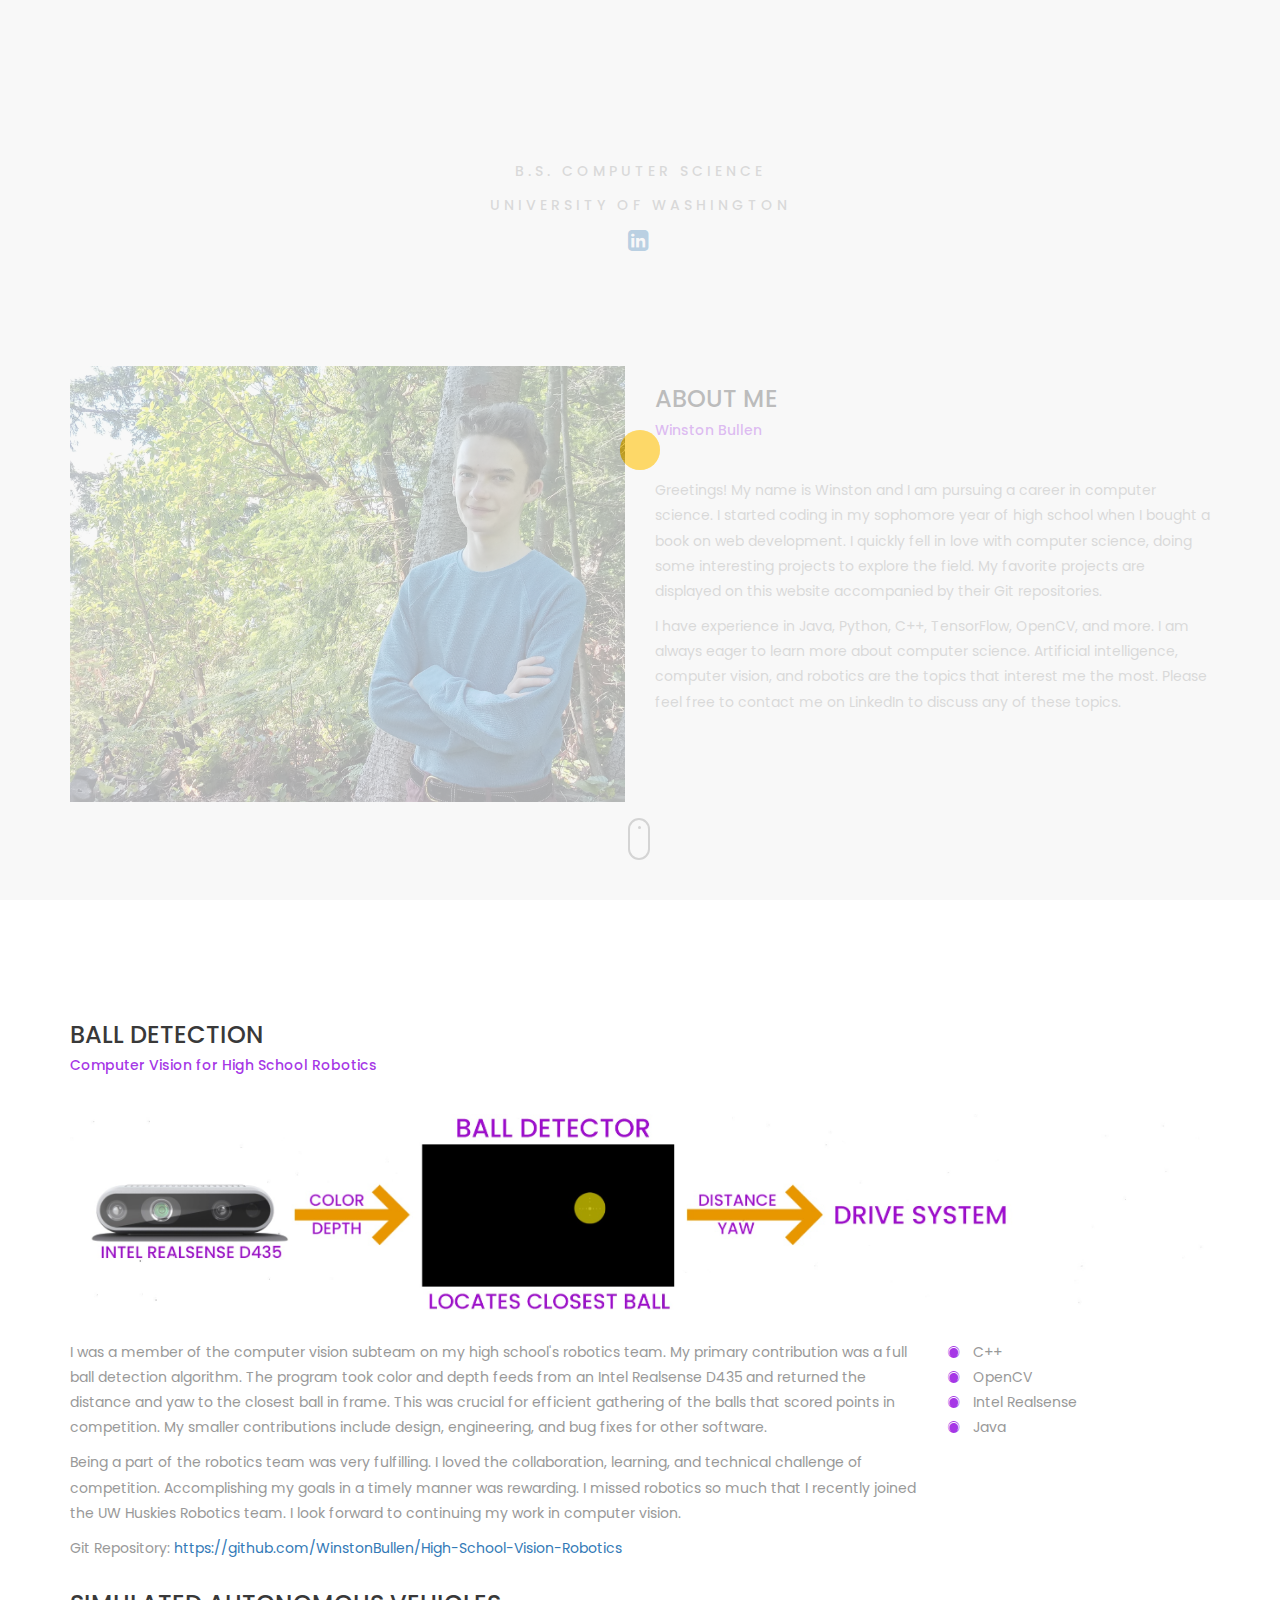
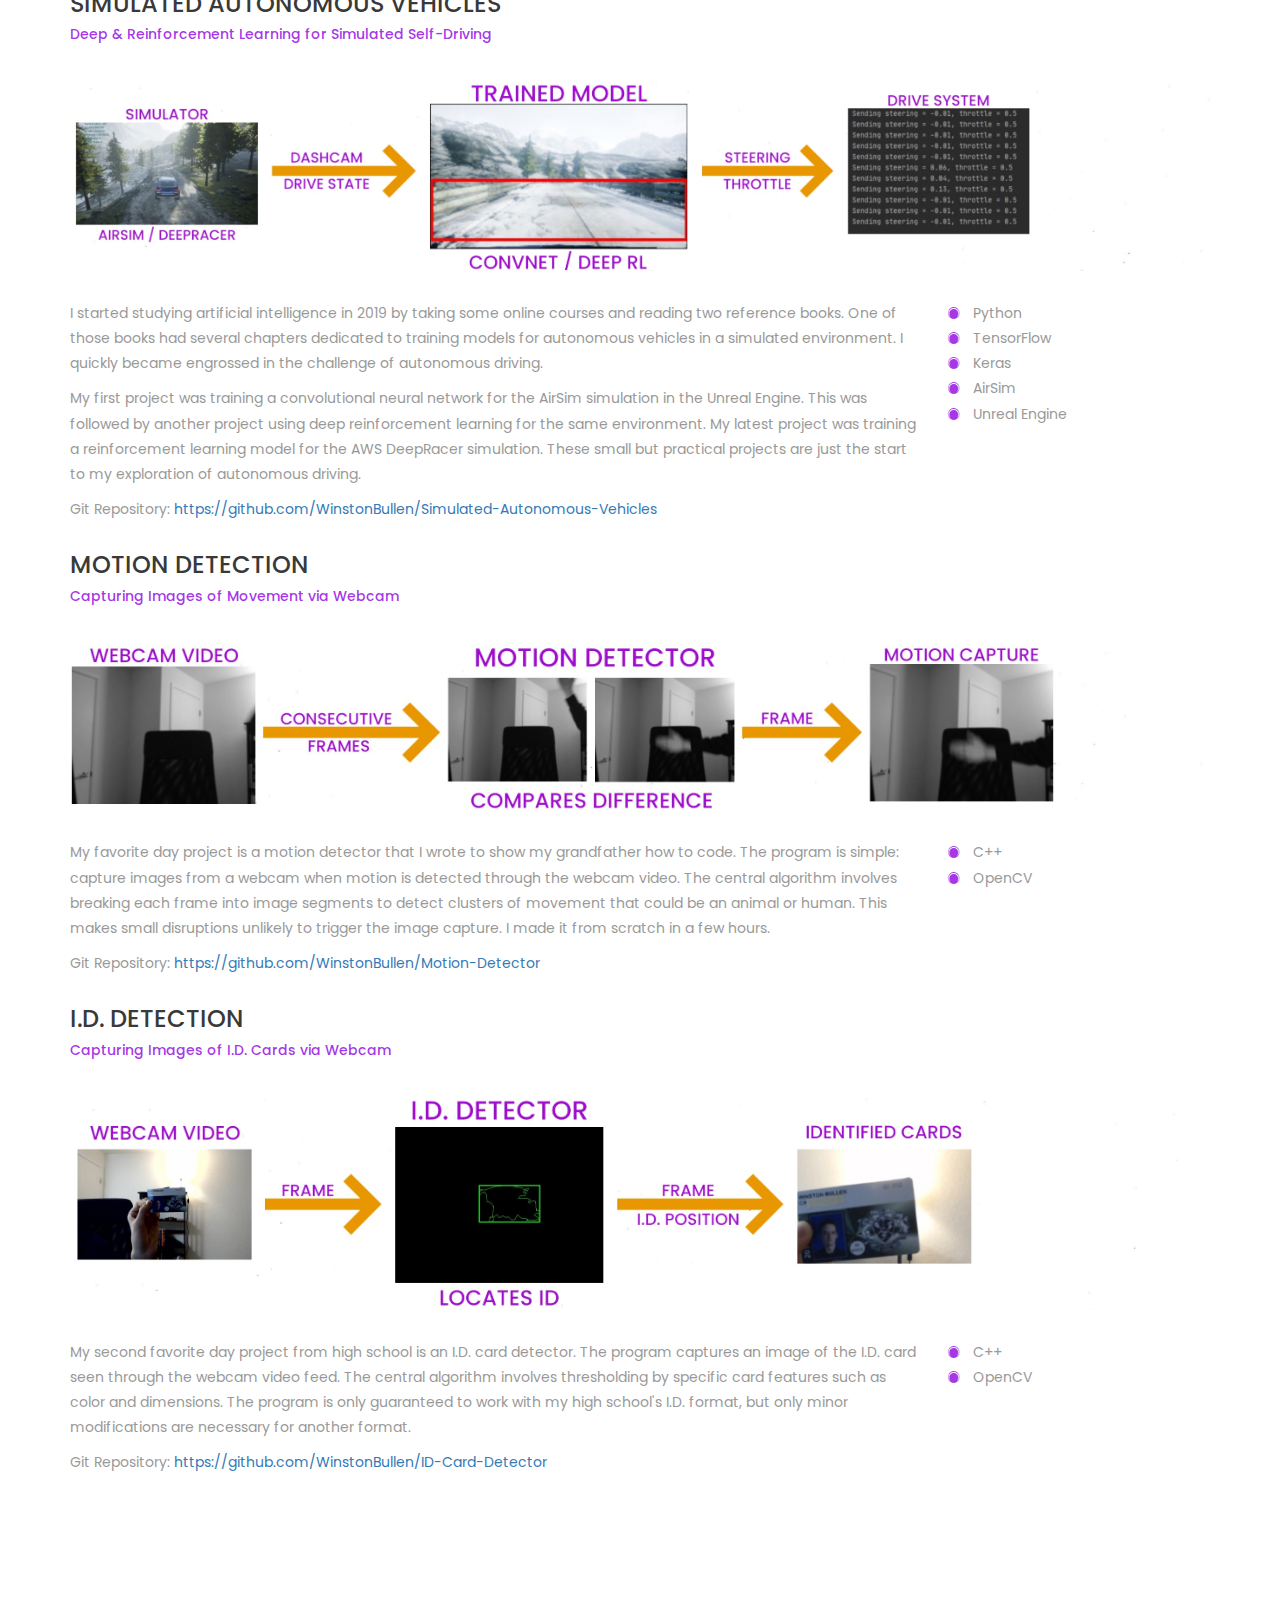
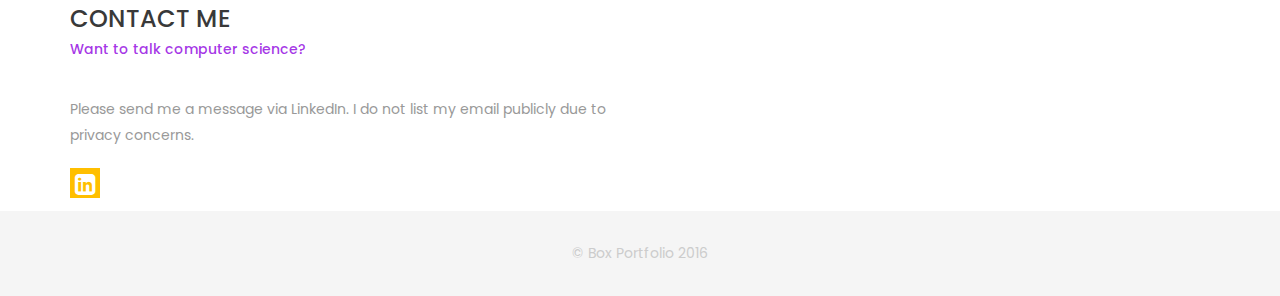
==== index.html @ 34a7d10e "Feedback!" ====
<!DOCTYPE html>
<html lang="en">

<head>
    <meta charset="utf-8">
    <meta http-equiv="X-UA-Compatible" content="IE=edge">
    <meta name="viewport" content="width=device-width, initial-scale=1">
    <link rel="stylesheet" href="https://cdnjs.cloudflare.com/ajax/libs/font-awesome/4.7.0/css/font-awesome.min.css">
    <!-- The above 3 meta tags *must* come first in the head; any other head content must come *after* these tags -->
    <title>Winston's Portfolio</title>
    <link rel="icon" href="img/fav.png" type="image/x-icon">

    <!-- Bootstrap -->
    <link href="css/bootstrap.min.css" rel="stylesheet">
    <link href="ionicons/css/ionicons.min.css" rel="stylesheet">

    <!-- main css -->
    <link href="css/style.css" rel="stylesheet">


    <!-- modernizr -->
    <script src="js/modernizr.js"></script>

    <!-- HTML5 shim and Respond.js for IE8 support of HTML5 elements and media queries -->
    <!-- WARNING: Respond.js doesn't work if you view the page via file:// -->
    <!--[if lt IE 9]>
      <script src="https://oss.maxcdn.com/html5shiv/3.7.2/html5shiv.min.js"></script>
      <script src="https://oss.maxcdn.com/respond/1.4.2/respond.min.js"></script>
    <![endif]-->
</head>

<body>

    <!-- Preloader -->
    <div id="preloader">
        <div class="pre-container">
            <div class="spinner">
                <div class="double-bounce1"></div>
                <div class="double-bounce2"></div>
            </div>
        </div>
    </div>
    <!-- end Preloader -->

    <div class="container-fluid">
        <!-- box header -->
        
        

        <!-- box-intro -->
        <section class="box-intro">
            <div class="table-cell">
                <h1 class="box-headline letters rotate-2">
                    <span class="box-words-wrapper">
                        <b class="is-visible">winston's </b>
                        <b> portfolio.</b>
                    </span>
		        </h1>
                <h5>B.S. Computer Science</h5>
                <h5>University of Washington</h5>
                <h5><a href='https://www.linkedin.com/in/winstonbullen/'><i style="font-size:24px" class="fa">&#xf08c;</i></a></h5>
            </div>

            
        </section>
        <!-- end box-intro -->
        <div class="container main-container clearfix"> 
            <div class="col-md-6">
                <img src="img/1.jpg" class="img-responsive" alt="" />
            </div>
            <div class="col-md-6">
               <h3 class="uppercase">About Me </h3>
               <h5>Winston Bullen</h5>
               <div class="h-30"></div>
                <p>Greetings! My name is Winston and I am pursuing a career in computer science. I started coding in my sophomore year of high school when I bought a book on web development. I quickly fell in love with computer science, doing some interesting projects to explore the field. My favorite projects are displayed on this website accompanied by their Git repositories. </p>
    
                <p>I have experience in Java, Python, C++, TensorFlow, OpenCV, and more. I am always eager to learn more about computer science. Artificial intelligence, computer vision, and robotics are the topics that interest me the most. Please feel free to contact me on LinkedIn to discuss any of these topics. </p>
                
                <div class="h-10"></div>
    
    
            </div>
        </div>

        <div class="mouse">
            <div class="scroll"></div>
        </div>
        
        <div class="container main-container">
        

        <div class="col-md-12">
            <h3 class="text-uppercase">Ball Detection</h3>
            <h5>Computer Vision for High School Robotics</h5>
            <div class="h-30"></div>
        </div>

        <div class="col-md-12">
            <img src="img/HSRobotics.png" alt="" class="img-responsive" />
            <div class="h-30"></div>
        </div>

        <div class="col-md-9">
            <p>I was a member of the computer vision subteam on my high school's robotics team. My primary contribution was a full ball detection algorithm. The program took color and depth feeds from an Intel Realsense D435 and returned the distance and yaw to the closest ball in frame. This was crucial for efficient gathering of the balls that scored points in competition. My smaller contributions include design, engineering, and bug fixes for other software.</p>

            <p>Being a part of the robotics team was very fulfilling. I loved the collaboration, learning, and technical challenge of competition. Accomplishing my goals in a timely manner was rewarding. I missed robotics so much that I recently joined the UW Huskies Robotics team. I look forward to continuing my work in computer vision. </p>

            <p>Git Repository: <a href="https://github.com/WinstonBullen/High-School-Vision-Robotics">https://github.com/WinstonBullen/High-School-Vision-Robotics</a></p>
        </div>

        <div class="col-md-3">
            <ul class="cat-ul">
                <li><i class="ion-ios-circle-filled"></i> C++</li>
                <li><i class="ion-ios-circle-filled"></i> OpenCV</li>
                <li><i class="ion-ios-circle-filled"></i> Intel Realsense</li>
                <li><i class="ion-ios-circle-filled"></i> Java</li>
            </ul>
            <div class="h-10"></div>
        </div>
        

        <div class="col-md-12">
            <h3 class="text-uppercase">Simulated Autonomous Vehicles</h3>
            <h5>Deep & Reinforcement Learning for Simulated Self-Driving</h5>
            <div class="h-30"></div>
        </div>

        <div class="col-md-12">
            <img src="img/SIMAV.png" alt="" class="img-responsive" />
            <div class="h-30"></div>
        </div>

        <div class="col-md-9">
            <p>I started studying artificial intelligence in 2019 by taking some online courses and reading two reference books. One of those books had several chapters dedicated to training models for autonomous vehicles in a simulated environment. I quickly became engrossed in the challenge of autonomous driving.  </p>

            <p>My first project was training a convolutional neural network for the AirSim simulation in the Unreal Engine. This was followed by another project using deep reinforcement learning for the same environment. My latest project was training a reinforcement learning model for the AWS DeepRacer simulation. These small but practical projects are just the start to my exploration of autonomous driving. </p>
        
            <p>Git Repository: <a href="https://github.com/WinstonBullen/Simulated-Autonomous-Vehicles">https://github.com/WinstonBullen/Simulated-Autonomous-Vehicles</a></p>
        </div>

        <div class="col-md-3">
            <ul class="cat-ul">
                <li><i class="ion-ios-circle-filled"></i> Python</li>
                <li><i class="ion-ios-circle-filled"></i> TensorFlow</li>
                <li><i class="ion-ios-circle-filled"></i> Keras</li>
                <li><i class="ion-ios-circle-filled"></i> AirSim</li>
                <li><i class="ion-ios-circle-filled"></i> Unreal Engine</li>
            </ul>
            <div class="h-10"></div>
        </div>
        

        <div class="col-md-12">
            <h3 class="text-uppercase">Motion Detection</h3>
            <h5>Capturing Images of Movement via Webcam</h5>
            <div class="h-30"></div>
        </div>

        <div class="col-md-12">
            <img src="img/MC.png" alt="" class="img-responsive" />
            <div class="h-30"></div>
        </div>

        <div class="col-md-9">
            <p>My favorite day project is a motion detector that I wrote to show my grandfather how to code. The program is simple: capture images from a webcam when motion is detected through the webcam video. The central algorithm involves breaking each frame into image segments to detect clusters of movement that could be an animal or human. This makes small disruptions unlikely to trigger the image capture. I made it from scratch in a few hours. </p>
        
            <p>Git Repository: <a href="https://github.com/WinstonBullen/Motion-Detector">https://github.com/WinstonBullen/Motion-Detector</a></p>
        </div>

        <div class="col-md-3">
            <ul class="cat-ul">
                <li><i class="ion-ios-circle-filled"></i> C++</li>
                <li><i class="ion-ios-circle-filled"></i> OpenCV</li>
            </ul>
            <div class="h-10"></div>
        </div>
        <div class="col-md-12">
            <h3 class="text-uppercase">I.D. Detection</h3>
            <h5>Capturing Images of I.D. Cards via Webcam</h5>
            <div class="h-30"></div>
        </div>

        <div class="col-md-12">
            <img src="img/ID.png" alt="" class="img-responsive" />
            <div class="h-30"></div>
        </div>

        <div class="col-md-9">
            <p>My second favorite day project from high school is an I.D. card detector. The program captures an image of the I.D. card seen through the webcam video feed. The central algorithm involves thresholding by specific card features such as color and dimensions. The program is only guaranteed to work with my high school's I.D. format, but only minor modifications are necessary for another format. </p>
        
            <p>Git Repository: <a href="https://github.com/WinstonBullen/ID-Card-Detector">https://github.com/WinstonBullen/ID-Card-Detector</a></p>
        </div>

        <div class="col-md-3">
            <ul class="cat-ul">
                <li><i class="ion-ios-circle-filled"></i> C++</li>
                <li><i class="ion-ios-circle-filled"></i> OpenCV</li>
            </ul>
            <div class="h-10"></div>
        </div>
    </div>

    </div>

    <!-- main-container -->
    <div id="contactMe" class="container main-container">
        

        <div class="col-md-6">
            <h3 class="text-uppercase">contact me</h3>
            <h5>Want to talk computer science?</h5>
            <div class="h-30"></div>
            <p> Please send me a message via LinkedIn. I do not list my email publicly due to privacy concerns. </p>
            <div class="contact-info">
                <p><a href='https://www.linkedin.com/in/winstonbullen/'><i style="font-size:24px" class="fa">&#xf08c;</i></a></p>
            </div>
        </div>


    </div>
    <!-- end main-container -->

    <!-- footer -->
    <footer>
        <div class="container-fluid">
            <p class="copyright">© Box Portfolio 2016</p>
        </div>
    </footer>
    <!-- end footer -->

    <!-- back to top -->
    <a href="#0" class="cd-top"><i class="ion-android-arrow-up"></i></a>
    <!-- end back to top -->



    <!-- jQuery -->
    <script src="js/jquery-2.1.1.js"></script>
    <!--  plugins -->
    <script src="js/bootstrap.min.js"></script>
    <script src="js/menu.js"></script>
    <script src="js/animated-headline.js"></script>
    <script src="js/isotope.pkgd.min.js"></script>


    <!--  custom script -->
    <script src="js/custom.js"></script>

</body>

</html>
---- css/style.css ----
/*
* Box Theme
* Created by : Ahmed Eissa
* website : www.ahmedessa.net
* behance : https://www.behance.net/3essa
*/


/* Table of Content
==================================================
	- Google fonts & font family -
	- General -
    - typography -
    - Preloader -
	- Header -
    - box intro section -
    - Portfoilo section -
    - Footer -
    - About page -
    - Services page -
    - contact page -
    - Portfolio single page -
    - Responsive media queries -
*/


/* Google fonts & font family
==================================================*/

@import url(https://fonts.googleapis.com/css?family=Poppins:400,500,600,700);

/* General
==================================================*/



html,
body {
    height: 100%;
    font-family: 'Poppins', sans-serif;
    line-height: 1.8;
    color: #999
}

.no-padding {
    padding-left: 0;
    padding-right: 0;
}

.no-padding [class^="col-"] {
    padding-left: 0;
    padding-right: 0;
}

.main-container {
    padding: 100px 0;
}

#contactMe {
    padding: 0px 0;
}

.center {
    text-align: center;
}

a {
    -webkit-transition: all .3s;
    transition: all .3s
}

.uppercase {
    text-transform: uppercase;
}

.h-30 {
    height: 30px
}

.h-10 {
    height: 10px
}

.color {
    color: #ffbf00;
    font-size: 11px;
}


/* typography
==================================================*/

h1 {
    color: #393939;
    font-size: 60px;
    text-transform: uppercase;
}

h3 {
    color: #393939;
}

h5 {
    color: rgba(142, 0, 224, 0.8);
}


/* preloader
==================================================*/

#preloader {
    position: fixed;
    top: 0;
    left: 0;
    right: 0;
    bottom: 0;
    background-color: #f5f5f5;
    /* change if the mask should be a color other than white */
    z-index: 1000;
    /* makes sure it stays on top */
}

.pre-container {
    position: absolute;
    left: 50%;
    top: 50%;
    bottom: auto;
    right: auto;
    -webkit-transform: translateX(-50%) translateY(-50%);
    transform: translateX(-50%) translateY(-50%);
    text-align: center;
}

.spinner {
    width: 40px;
    height: 40px;
    position: relative;
    margin: 100px auto;
}

.double-bounce1,
.double-bounce2 {
    width: 100%;
    height: 100%;
    border-radius: 50%;
    background-color: #ffbf00;
    opacity: 0.6;
    position: absolute;
    top: 0;
    left: 0;
    -webkit-animation: bounce 2.0s infinite ease-in-out;
    animation: bounce 2.0s infinite ease-in-out;
}

.double-bounce2 {
    -webkit-animation-delay: -1.0s;
    animation-delay: -1.0s;
}

@-webkit-keyframes bounce {
    0%,
    100% {
        -webkit-transform: scale(0.0)
    }
    50% {
        -webkit-transform: scale(1.0)
    }
}

@keyframes bounce {
    0%,
    100% {
        transform: scale(0.0);
        -webkit-transform: scale(0.0);
    }
    50% {
        transform: scale(1.0);
        -webkit-transform: scale(1.0);
    }
}


/* headr
==================================================*/

.box-header {
    position: absolute;
    top: 0;
    left: 0;
    background: rgba(255, 255, 255, 0.95);
    height: 50px;
    width: 100%;
    z-index: 3;
    box-shadow: 0 1px 2px rgba(0, 0, 0, 0.3);
    -webkit-font-smoothing: antialiased;
    -moz-osx-font-smoothing: grayscale;
}

.box-header {
    height: 80px;
    background: transparent;
    box-shadow: none;
}

.box-header {
    -webkit-transition: background-color 0.3s;
    transition: background-color 0.3s;
    -webkit-transform: translate3d(0, 0, 0);
    transform: translate3d(0, 0, 0);
    -webkit-backface-visibility: hidden;
    backface-visibility: hidden;
}

.box-header.is-fixed {
    position: fixed;
    top: -80px;
    background-color: rgba(255, 255, 255, 0.96);
    -webkit-transition: -webkit-transform 0.3s;
    transition: -webkit-transform 0.3s;
    transition: transform 0.3s;
    transition: transform 0.3s, -webkit-transform 0.3s;
}

.box-header.is-visible {
    -webkit-transform: translate3d(0, 100%, 0);
    transform: translate3d(0, 100%, 0);
}

.box-header.menu-is-open {
    background-color: rgba(255, 255, 255, 0.96);
}

.box-logo {
    display: block;
    padding: 20px;
}

.box-primary-nav-trigger {
    position: absolute;
    right: 0;
    top: 0;
    height: 100%;
    width: 50px;
    background-color: #fff;
}

.box-primary-nav-trigger .box-menu-text {
    color: #393939;
    text-transform: uppercase;
    font-weight: 700;
    display: none;
}

.box-primary-nav-trigger .box-menu-icon {
    display: inline-block;
    position: absolute;
    left: 50%;
    top: 50%;
    bottom: auto;
    right: auto;
    -webkit-transform: translateX(-50%) translateY(-50%);
    transform: translateX(-50%) translateY(-50%);
    width: 18px;
    height: 2px;
    background-color: #393939;
    -webkit-transition: background-color 0.3s;
    transition: background-color 0.3s;
    list-style: none;
}

.box-primary-nav-trigger .box-menu-icon::before,
.box-primary-nav-trigger .box-menu-icon:after {
    content: '';
    width: 100%;
    height: 100%;
    position: absolute;
    background-color: #393939;
    right: 0;
    -webkit-transition: -webkit-transform .3s, top .3s, background-color 0s;
    -webkit-transition: top .3s, background-color 0s, -webkit-transform .3s;
    transition: top .3s, background-color 0s, -webkit-transform .3s;
    transition: transform .3s, top .3s, background-color 0s;
    transition: transform .3s, top .3s, background-color 0s, -webkit-transform .3s;
}

.box-primary-nav-trigger .box-menu-icon::before {
    top: -5px;
}

.box-primary-nav-trigger .box-menu-icon::after {
    top: 5px;
}

.box-primary-nav-trigger .box-menu-icon.is-clicked {
    background-color: rgba(255, 255, 255, 0);
}

.box-primary-nav-trigger .box-menu-icon.is-clicked::before,
.box-primary-nav-trigger .box-menu-icon.is-clicked::after {
    background-color: 393939;
}

.box-primary-nav-trigger .box-menu-icon.is-clicked::before {
    top: 0;
    -webkit-transform: rotate(135deg);
    transform: rotate(135deg);
}

.box-primary-nav-trigger .box-menu-icon.is-clicked::after {
    top: 0;
    -webkit-transform: rotate(225deg);
    transform: rotate(225deg);
}

.box-primary-nav-trigger {
    width: 100px;
    padding-left: 1em;
    background-color: transparent;
    height: 30px;
    line-height: 30px;
    right: 10px;
    top: 50%;
    bottom: auto;
    -webkit-transform: translateY(-50%);
    transform: translateY(-50%);
}

.box-primary-nav-trigger .box-menu-text {
    display: inline-block;
}

.box-primary-nav-trigger .box-menu-icon {
    left: auto;
    right: 1em;
    -webkit-transform: translateX(0) translateY(-50%);
    transform: translateX(0) translateY(-50%);
}

.box-primary-nav {
    position: fixed;
    left: 0;
    top: 0;
    height: 100%;
    width: 100%;
    background: rgba(0, 0, 0, 0.96);
    z-index: 2;
    text-align: center;
    padding: 50px 0;
    -webkit-backface-visibility: hidden;
    backface-visibility: hidden;
    overflow: auto;
    -webkit-overflow-scrolling: touch;
    -webkit-transform: translateY(-100%);
    transform: translateY(-100%);
    -webkit-transition-property: -webkit-transform;
    transition-property: -webkit-transform;
    transition-property: transform;
    transition-property: transform, -webkit-transform;
    -webkit-transition-duration: 0.4s;
    transition-duration: 0.4s;
    list-style: none;
}

.box-primary-nav li {
    font-size: 22px;
    font-size: 1.375rem;
    font-weight: 300;
    -webkit-font-smoothing: antialiased;
    -moz-osx-font-smoothing: grayscale;
    margin: .2em 0;
    text-transform: capitalize;
}

.box-primary-nav a {
    display: inline-block;
    padding: .4em 1em;
    border-radius: 0.25em;
    -webkit-transition: all 0.2s;
    transition: all 0.2s;
    color: #fff;
    text-decoration: none;
    font-weight: bold;
}
.box-primary-nav a:focus {
    outline: none;
}

.no-touch .box-primary-nav a:hover {
    text-decoration: none;
    color: #ddd;
}

.box-primary-nav .box-label {
    color: rgba(142, 0, 224, 0.8);
    text-transform: uppercase;
    font-weight: 700;
    font-size: 17px;
    margin: 2.4em 0 .8em;
}

.box-primary-nav .box-social {
    display: inline-block;
    margin: 10px .4em;
}

.box-primary-nav .box-social a {
    width: 30px;
    height: 30px;
    padding: 0;
    font-size: 30px
}

.box-primary-nav.is-visible {
    -webkit-transform: translateY(0);
    transform: translateY(0);
}

.box-primary-nav {
    padding: 150px 0 0;
}

.box-primary-nav li {
    font-size: 18px;
}


/* box-intro
==================================================*/

.box-intro {
    text-align: center;
    display: table;
    height: 25vh;
    width: 100%;
}

.box-intro .table-cell {
    display: table-cell;
    vertical-align: middle;
}

.box-intro em {
    font-style: normal;
    text-transform: uppercase
}

b i:last-child {
    color: rgba(142, 0, 224, 0.8) !important;
}

.box-intro h5 {
    letter-spacing: 4px;
    text-transform: uppercase;
    color: #999;
    line-height: 1.7
}


/* mouse effect */

.mouse {
    position: absolute;
    width: 22px;
    height: 42px;
    bottom: 40px;
    left: 50%;
    margin-left: -12px;
    border-radius: 15px;
    border: 2px solid #888;
    -webkit-animation: intro 1s;
    animation: intro 1s;
}

@media screen and (max-height: 800px) {
    .mouse {display: none;}
}

.scroll {
    display: block;
    width: 3px;
    height: 3px;
    margin: 6px auto;
    border-radius: 4px;
    background: #888;
    -webkit-animation: finger 2s infinite;
    animation: finger 2s infinite;
}

@-webkit-keyframes intro {
    0% {
        opacity: 0;
        -webkit-transform: translateY(40px);
        transform: translateY(40px);
    }
    100% {
        opacity: 1;
        -webkit-transform: translateY(0);
        transform: translateY(0);
    }
}

@keyframes intro {
    0% {
        opacity: 0;
        -webkit-transform: translateY(40px);
        transform: translateY(40px);
    }
    100% {
        opacity: 1;
        -webkit-transform: translateY(0);
        transform: translateY(0);
    }
}

@-webkit-keyframes finger {
    0% {
        opacity: 1;
    }
    100% {
        opacity: 0;
        -webkit-transform: translateY(20px);
        transform: translateY(20px);
    }
}

@keyframes finger {
    0% {
        opacity: 1;
    }
    100% {
        opacity: 0;
        -webkit-transform: translateY(20px);
        transform: translateY(20px);
    }
}


/* text rotate */

.box-headline {
    font-size: 130px;
    line-height: 1.0;
}

.box-words-wrapper {
    display: inline-block;
    position: relative;
}

.box-words-wrapper b {
    display: inline-block;
    position: absolute;
    white-space: nowrap;
    left: 0;
    top: 0;
}

.box-words-wrapper b.is-visible {
    position: relative;
}

.no-js .box-words-wrapper b {
    opacity: 0;
}

.no-js .box-words-wrapper b.is-visible {
    opacity: 1;
}

.box-headline.rotate-2 .box-words-wrapper {
    -webkit-perspective: 300px;
    perspective: 300px;
}

.box-headline.rotate-2 i,
.box-headline.rotate-2 em {
    display: inline-block;
    -webkit-backface-visibility: hidden;
    backface-visibility: hidden;
}

.box-headline.rotate-2 b {
    opacity: 0;
}

.box-headline.rotate-2 i {
    -webkit-transform-style: preserve-3d;
    transform-style: preserve-3d;
    -webkit-transform: translateZ(-20px) rotateX(90deg);
    transform: translateZ(-20px) rotateX(90deg);
    opacity: 0;
}

.is-visible .box-headline.rotate-2 i {
    opacity: 1;
}

.box-headline.rotate-2 i.in {
    -webkit-animation: box-rotate-2-in 0.4s forwards;
    animation: box-rotate-2-in 0.4s forwards;
}

.box-headline.rotate-2 i.out {
    -webkit-animation: box-rotate-2-out 0.4s forwards;
    animation: box-rotate-2-out 0.4s forwards;
}

.box-headline.rotate-2 em {
    -webkit-transform: translateZ(20px);
    transform: translateZ(20px);
}

.no-csstransitions .box-headline.rotate-2 i {
    -webkit-transform: rotateX(0deg);
    transform: rotateX(0deg);
    opacity: 0;
}

.no-csstransitions .box-headline.rotate-2 i em {
    -webkit-transform: scale(1);
    transform: scale(1);
}

.no-csstransitions .box-headline.rotate-2 .is-visible i {
    opacity: 1;
}

@-webkit-keyframes box-rotate-2-in {
    0% {
        opacity: 0;
        -webkit-transform: translateZ(-20px) rotateX(90deg);
    }
    60% {
        opacity: 1;
        -webkit-transform: translateZ(-20px) rotateX(-10deg);
    }
    100% {
        opacity: 1;
        -webkit-transform: translateZ(-20px) rotateX(0deg);
    }
}

@keyframes box-rotate-2-in {
    0% {
        opacity: 0;
        -webkit-transform: translateZ(-20px) rotateX(90deg);
        transform: translateZ(-20px) rotateX(90deg);
    }
    60% {
        opacity: 1;
        -webkit-transform: translateZ(-20px) rotateX(-10deg);
        transform: translateZ(-20px) rotateX(-10deg);
    }
    100% {
        opacity: 1;
        -webkit-transform: translateZ(-20px) rotateX(0deg);
        transform: translateZ(-20px) rotateX(0deg);
    }
}

@-webkit-keyframes box-rotate-2-out {
    0% {
        opacity: 1;
        -webkit-transform: translateZ(-20px) rotateX(0);
    }
    60% {
        opacity: 0;
        -webkit-transform: translateZ(-20px) rotateX(-100deg);
    }
    100% {
        opacity: 0;
        -webkit-transform: translateZ(-20px) rotateX(-90deg);
    }
}

@keyframes box-rotate-2-out {
    0% {
        opacity: 1;
        -webkit-transform: translateZ(-20px) rotateX(0);
        transform: translateZ(-20px) rotateX(0);
    }
    60% {
        opacity: 0;
        -webkit-transform: translateZ(-20px) rotateX(-100deg);
        transform: translateZ(-20px) rotateX(-100deg);
    }
    100% {
        opacity: 0;
        -webkit-transform: translateZ(-20px) rotateX(-90deg);
        transform: translateZ(-20px) rotateX(-90deg);
    }
}


/* portfolio section
==================================================*/

.portfolio .categories-grid span {
    font-size: 30px;
    margin-bottom: 30px;
    display: inline-block;
}

.portfolio .categories-grid .categories ul li {
    list-style: none;
    margin: 20px 0;
}

.portfolio .categories-grid .categories ul li a {
    display: inline-block;
    color: #60606e;
    padding: 0 10px;
    margin: 0 10px;
    -webkit-transition: all .2s ease-in-out .2s;
    transition: all .2s ease-in-out .2s;
}

.portfolio .categories-grid .categories ul li a:hover,
.portfolio .categories-grid .categories ul li a:focus {
    text-decoration: none;
}

.portfolio .categories-grid .categories ul li a.active {
    margin-left: 0;
    background-color: #ffbf00;
    padding: 0px 20px;
    color: white;
    border-radius: 25px;
    text-decoration: none;
}

.portfolio_filter {
    padding-left: 0;
}

.portfolio_item {
    position: relative;
    overflow: hidden;
    display: block;
}

.portfolio_item .portfolio_item_hover {
    position: absolute;
    top: 0px;
    left: 0px;
    height: 100%;
    width: 100%;
    background-color: rgba(0, 0, 0, .8);
    -webkit-transform: translate(-100%);
    transform: translate(-100%);
    opacity: 0;
    -webkit-transition: all .2s ease-in-out;
    transition: all .2s ease-in-out;
}

.portfolio_item .portfolio_item_hover .item_info {
    text-align: center;
    position: absolute;
    top: 50%;
    left: 50%;
    -webkit-transform: translate(-50%, -50%);
    transform: translate(-50%, -50%);
    padding: 10px;
    width: 100%;
    font-weight: bold;
}

.portfolio_item .portfolio_item_hover .item_info span {
    display: block;
    color: #fff;
    font-size: 18px;
    -webkit-transform: translateX(-100px);
    transform: translateX(-100px);
    -webkit-transition: all .2s ease-in-out .2s;
    transition: all .2s ease-in-out .2s;
    opacity: 0;
}

.portfolio_item .portfolio_item_hover .item_info em {
    font-style: normal;
    display: inline-block;
    background-color: #ffbf00;
    padding: 5px 20px;
    border-radius: 25px;
    color: #333;
    margin-top: 10px;
    -webkit-transform: translateX(-100px);
    transform: translateX(-100px);
    -webkit-transition: all .3s ease-in-out .3s;
    transition: all .3s ease-in-out .3s;
    opacity: 0;
    font-size: 10px;
    letter-spacing: 2px;
}

.portfolio_item:hover .portfolio_item_hover {
    opacity: 1;
    -webkit-transform: translateX(0);
    transform: translateX(0);
}

.portfolio_item:hover .item_info em,
.portfolio_item:hover .item_info span {
    opacity: 1;
    -webkit-transform: translateX(0);
    transform: translateX(0);
}

.portfolio .categories-grid .categories ul li {
    float: left;
}

.portfolio .categories-grid .categories ul li a {
    padding: 0 10px;
    -webkit-transition: all .2s ease-in-out .2s;
    transition: all .2s ease-in-out .2s;
}

.portfolio_filter {
    padding-left: 0;
    display: inline-block;
    margin: 0 auto;
    text-align: center;
    margin-bottom: 50px;
}

.portfolio-inner {
    padding-bottom: 0 !important;
    padding-top: 55px;
}


/* footer
==================================================*/

footer {
    padding: 30px 0;
    text-align: center;
    background: #f5f5f5
}

.copyright {
    color: #ccc;
    margin-bottom: 0;
}

footer img {
    margin: 0 auto;
}


/* backto top
==================================================*/

.cd-top {
    display: inline-block;
    height: 40px;
    width: 40px;
    position: fixed;
    bottom: 20px;
    line-height: 40px;
    font-size: 20px;
    right: 10px;
    text-align: center;
    color: #fff;
    background: rgba(142, 0, 224, 0.8);
    visibility: hidden;
    opacity: 0;
    -webkit-transition: opacity .3s 0s, visibility 0s .3s;
    transition: opacity .3s 0s, visibility 0s .3s;
}

.cd-top.cd-is-visible,
.cd-top.cd-fade-out,
.no-touch .cd-top:hover {
    -webkit-transition: opacity .3s 0s, visibility 0s 0s;
    transition: opacity .3s 0s, visibility 0s 0s;
}

.cd-top.cd-is-visible {
    /* the button becomes visible */
    visibility: visible;
    opacity: 1;
}

.cd-top.cd-fade-out {
    opacity: .5;
}

.no-touch .cd-top:hover,
.no-touch .cd-top:focus {
    background-color: #ffbf00;
    opacity: 1;
    color: #fff;
}


/* About page
==================================================*/

.top-bar {
    color: #333;
    padding: 100px 0 10px;
    background: -webkit-linear-gradient( rgba(255, 255, 255, .8), rgba(255, 255, 255, .8)), url(../img/01.jpg);
    background: linear-gradient( rgba(255, 255, 255, .8), rgba(255, 255, 255, .8)), url(../img/01.jpg);
    background-size: cover;
    background-attachment: fixed;
    background-position: center center;
    text-align: center;
    margin-bottom: 10px;
}

.top-bar h1 {
    font-size: 60px;
    text-transform: uppercase;
    font-weight: 700;
    color: #999;
    line-height: 50px;
}

.top-bar p {
    font-size: 15px;
    text-transform: uppercase;
    font-weight: 500;
    color: #777;
}

.top-bar p a {
    color: #777;
}

.top-bar p a:hover,
.top-bar p a:focus {
    color: #555;
    text-decoration: none;
}

.social-ul {
    list-style: none;
    display: inline-block;
    padding-left: 0;
}

.social-ul li {
    margin: 0 10px;
    float: left;
}

.social-ul li a {
    font-size: 25px;
    color: #555;
    -webkit-transition: all .3s;
    transition: all .3s;
}

.social-ul li a:hover {
    color: #888;
}


/* Services page
==================================================*/

.size-50 {
    font-size: 50px;
}

.service-box {
    margin-bottom: 30px;
}

.service-box h3 {
    margin-top: 0;
}


/* contact page
==================================================*/

.details-text i {
    margin-right: 10px;
}

.textarea-contact {
    height: 200px;
    width: 100%;
    border: solid 1px rgba(0, 0, 0, .1);
    position: relative;
}

.textarea-contact textarea {
    height: 100%;
    width: 100%;
    border: 0;
    padding: 20px;
    background-color: transparent;
    float: left;
    z-index: 2;
    font-size: 14px;
    color: #9a9a9a;
    resize: none;
}

.textarea-contact > span {
    position: absolute;
    top: 20px;
    left: 20px;
    -webkit-transform: translateY(-50%);
    transform: translateY(-50%);
    font-size: 12px;
    text-transform: uppercase;
    color: #cdcdcd;
    -webkit-transition: all .2s ease-in-out;
    transition: all .2s ease-in-out;
    z-index: 1;
}

.input-contact {
    height: 40px;
    width: 100%;
    border: solid 1px rgba(0, 0, 0, .1);
    position: relative;
    margin-bottom: 30px;
}

.input-contact input[type="text"] {
    height: 100%;
    width: 100%;
    border: 0;
    padding: 0 20px;
    float: left;
    position: relative;
    background-color: transparent;
    z-index: 2;
    font-size: 14px;
    color: #9a9a9a;
}

.input-contact > span {
    position: absolute;
    top: 50%;
    left: 20px;
    -webkit-transform: translateY(-50%);
    transform: translateY(-50%);
    font-size: 12px;
    text-transform: uppercase;
    color: #cdcdcd;
    -webkit-transition: all .2s ease-in-out;
    transition: all .2s ease-in-out;
    z-index: 1;
}

.input-contact > span.active,
.textarea-contact > span.active {
    color: rgba(142, 0, 224, 0.8);
    font-size: 10px;
    top: 0px;
    left: 5px;
    background-color: #fff;
    padding: 5px
}

input:focus,
textarea:focus {
    outline: none;
}

.contact-info {
    margin-top: 20px;
}

.contact-info i {
    height: 30px;
    width: 30px;
    display: inline-block;
    background: #ffbf00;
    text-align: center;
    line-height: 33px;
    margin-right: 10px;
    color: #fff;
    font-size: 21px;
}

.contact-info p {
    display: inline-block;
    margin-right: 20px;
}

.btn-box {
    background: #ffbf00;
    padding: 10px 50px;
    border-radius: 0;
    color: #fff;
    margin-top: 20px;
    text-transform: uppercase;
    letter-spacing: 2px;
    font-weight: 500;
}

.btn-box:hover,
.btn-box:focus {
    background: #F5B700;
    color: #fff;
}


/* single project page
==================================================*/

.cat-ul {
    padding-left: 0;
    list-style: none
}

.cat-ul li i {
    margin-right: 10px;
    color: rgba(142, 0, 224, 0.8);
}


/* Responsive media queries
==================================================*/

@media (max-width: 991px) {
    .portfolio .categories-grid span {
        margin-bottom: 0;
        text-align: center;
        width: 100%;
    }
    .portfolio .categories-grid .categories ul li {
        text-align: center;
    }
    .portfolio .categories-grid .categories ul li a {
        margin-left: 0;
    }
    .col-md-6 h3 {
        margin-top: 30px;
    }
}

@media only screen and (max-width: 670px) {
    .box-headline {
        font-size: 100px;
    }
    .box-intro h5 {
        font-size: 12px;
    }
    .box-primary-nav a {
        padding: 5px 1em;
        font-size: 14px;
    }
    .box-primary-nav {
        padding: 80px 0 0;
    }
    .box-primary-nav .box-social a {
        font-size: 23px;
    }
    .top-bar h1 {
        font-size: 40px;
        line-height: 30px;
    }
    .portfolio .categories-grid .categories ul li {
        float: none;
    }
}

@media only screen and (max-width: 520px) {
    .box-headline {
        font-size: 80px;
    }
    .box-intro h5 {
        font-size: 12px;
    }
    .main-container {
        padding: 50px 0;
    }
}

@media only screen and (max-width: 420px) {
    .box-headline {
        font-size: 50px;
    }
    .box-intro h5 {
        font-size: 12px;
    }
    .top-bar h1 {
        font-size: 30px;
        line-height: 30px;
    }
}
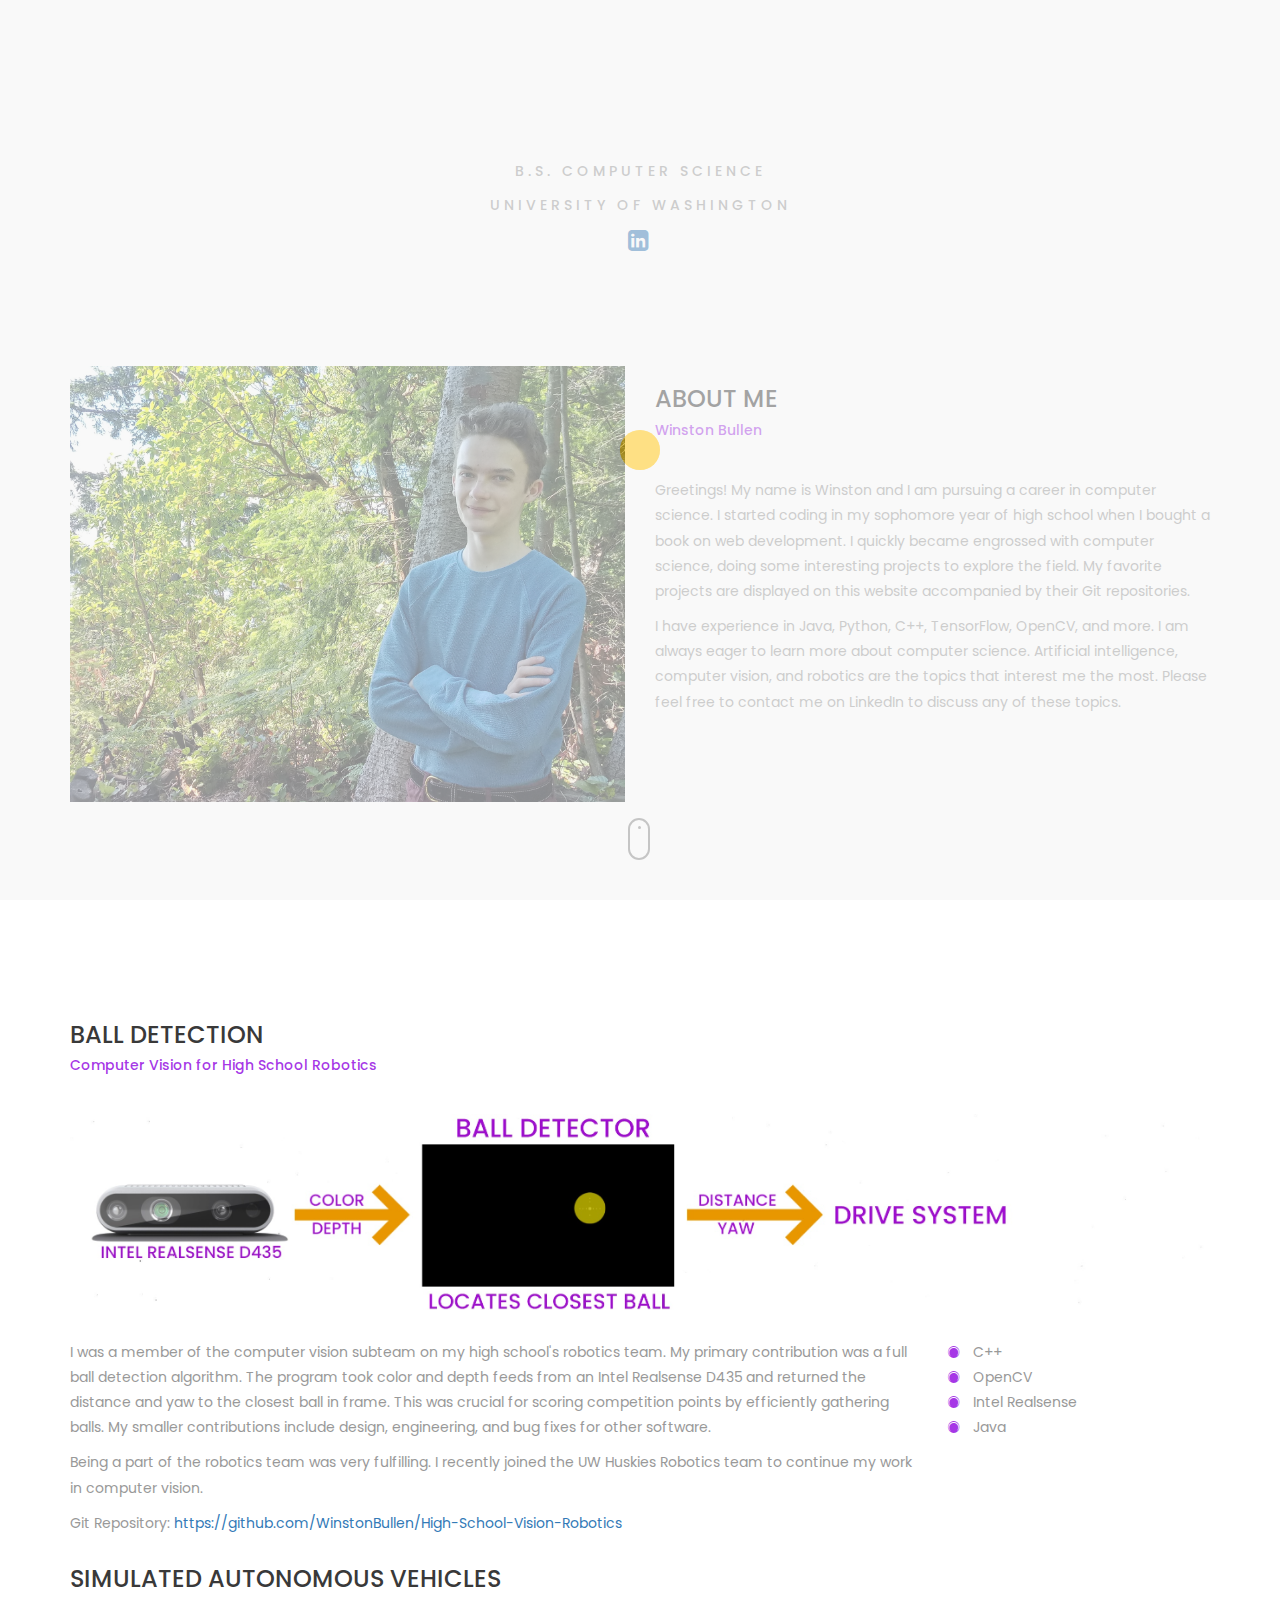
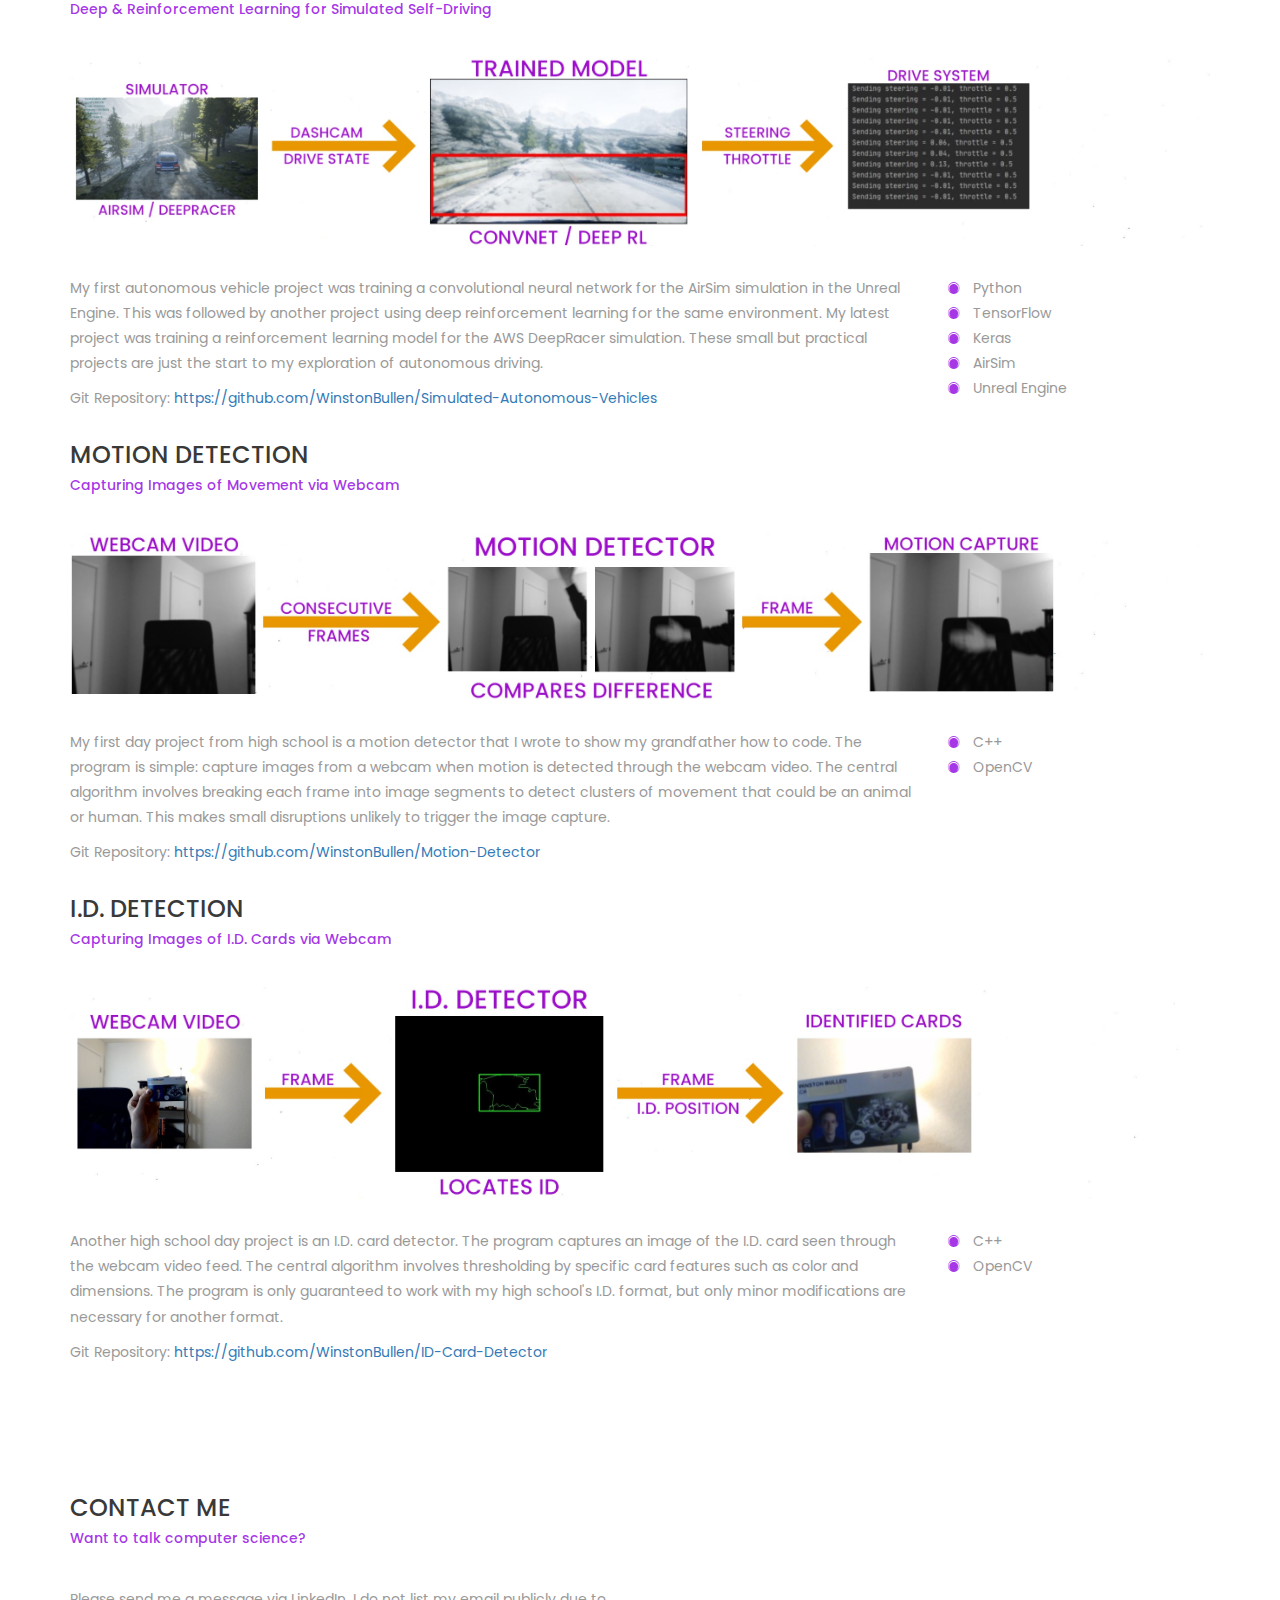
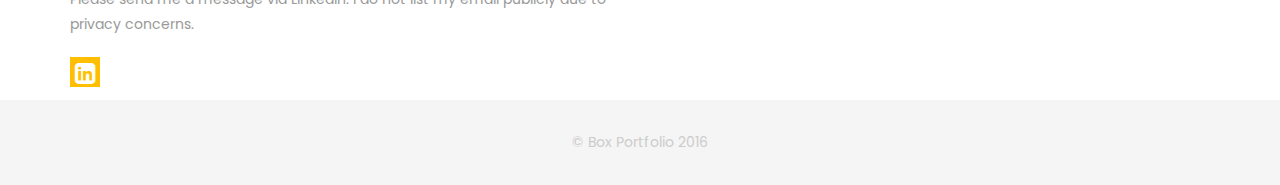
==== commit 2137c5b1: "Feedback" ====
--- a/index.html
+++ b/index.html
@@ -72,7 +72,7 @@
                <h3 class="uppercase">About Me </h3>
                <h5>Winston Bullen</h5>
                <div class="h-30"></div>
-                <p>Greetings! My name is Winston and I am pursuing a career in computer science. I started coding in my sophomore year of high school when I bought a book on web development. I quickly fell in love with computer science, doing some interesting projects to explore the field. My favorite projects are displayed on this website accompanied by their Git repositories. </p>
+                <p>Greetings! My name is Winston and I am pursuing a career in computer science. I started coding in my sophomore year of high school when I bought a book on web development. I quickly became engrossed with computer science, doing some interesting projects to explore the field. My favorite projects are displayed on this website accompanied by their Git repositories. </p>
     
                 <p>I have experience in Java, Python, C++, TensorFlow, OpenCV, and more. I am always eager to learn more about computer science. Artificial intelligence, computer vision, and robotics are the topics that interest me the most. Please feel free to contact me on LinkedIn to discuss any of these topics. </p>
                 
@@ -101,9 +101,9 @@
         </div>
 
         <div class="col-md-9">
-            <p>I was a member of the computer vision subteam on my high school's robotics team. My primary contribution was a full ball detection algorithm. The program took color and depth feeds from an Intel Realsense D435 and returned the distance and yaw to the closest ball in frame. This was crucial for efficient gathering of the balls that scored points in competition. My smaller contributions include design, engineering, and bug fixes for other software.</p>
-
-            <p>Being a part of the robotics team was very fulfilling. I loved the collaboration, learning, and technical challenge of competition. Accomplishing my goals in a timely manner was rewarding. I missed robotics so much that I recently joined the UW Huskies Robotics team. I look forward to continuing my work in computer vision. </p>
+            <p>I was a member of the computer vision subteam on my high school's robotics team. My primary contribution was a full ball detection algorithm. The program took color and depth feeds from an Intel Realsense D435 and returned the distance and yaw to the closest ball in frame. This was crucial for scoring competition points by efficiently gathering balls. My smaller contributions include design, engineering, and bug fixes for other software.</p>
+
+            <p>Being a part of the robotics team was very fulfilling. I recently joined the UW Huskies Robotics team to continue my work in computer vision.</p>
 
             <p>Git Repository: <a href="https://github.com/WinstonBullen/High-School-Vision-Robotics">https://github.com/WinstonBullen/High-School-Vision-Robotics</a></p>
         </div>
@@ -131,9 +131,8 @@
         </div>
 
         <div class="col-md-9">
-            <p>I started studying artificial intelligence in 2019 by taking some online courses and reading two reference books. One of those books had several chapters dedicated to training models for autonomous vehicles in a simulated environment. I quickly became engrossed in the challenge of autonomous driving.  </p>
-
-            <p>My first project was training a convolutional neural network for the AirSim simulation in the Unreal Engine. This was followed by another project using deep reinforcement learning for the same environment. My latest project was training a reinforcement learning model for the AWS DeepRacer simulation. These small but practical projects are just the start to my exploration of autonomous driving. </p>
+
+            <p>My first autonomous vehicle project was training a convolutional neural network for the AirSim simulation in the Unreal Engine. This was followed by another project using deep reinforcement learning for the same environment. My latest project was training a reinforcement learning model for the AWS DeepRacer simulation. These small but practical projects are just the start to my exploration of autonomous driving. </p>
         
             <p>Git Repository: <a href="https://github.com/WinstonBullen/Simulated-Autonomous-Vehicles">https://github.com/WinstonBullen/Simulated-Autonomous-Vehicles</a></p>
         </div>
@@ -162,7 +161,7 @@
         </div>
 
         <div class="col-md-9">
-            <p>My favorite day project is a motion detector that I wrote to show my grandfather how to code. The program is simple: capture images from a webcam when motion is detected through the webcam video. The central algorithm involves breaking each frame into image segments to detect clusters of movement that could be an animal or human. This makes small disruptions unlikely to trigger the image capture. I made it from scratch in a few hours. </p>
+            <p>My first day project from high school is a motion detector that I wrote to show my grandfather how to code. The program is simple: capture images from a webcam when motion is detected through the webcam video. The central algorithm involves breaking each frame into image segments to detect clusters of movement that could be an animal or human. This makes small disruptions unlikely to trigger the image capture. </p>
         
             <p>Git Repository: <a href="https://github.com/WinstonBullen/Motion-Detector">https://github.com/WinstonBullen/Motion-Detector</a></p>
         </div>
@@ -186,7 +185,7 @@
         </div>
 
         <div class="col-md-9">
-            <p>My second favorite day project from high school is an I.D. card detector. The program captures an image of the I.D. card seen through the webcam video feed. The central algorithm involves thresholding by specific card features such as color and dimensions. The program is only guaranteed to work with my high school's I.D. format, but only minor modifications are necessary for another format. </p>
+            <p>Another high school day project is an I.D. card detector. The program captures an image of the I.D. card seen through the webcam video feed. The central algorithm involves thresholding by specific card features such as color and dimensions. The program is only guaranteed to work with my high school's I.D. format, but only minor modifications are necessary for another format. </p>
         
             <p>Git Repository: <a href="https://github.com/WinstonBullen/ID-Card-Detector">https://github.com/WinstonBullen/ID-Card-Detector</a></p>
         </div>
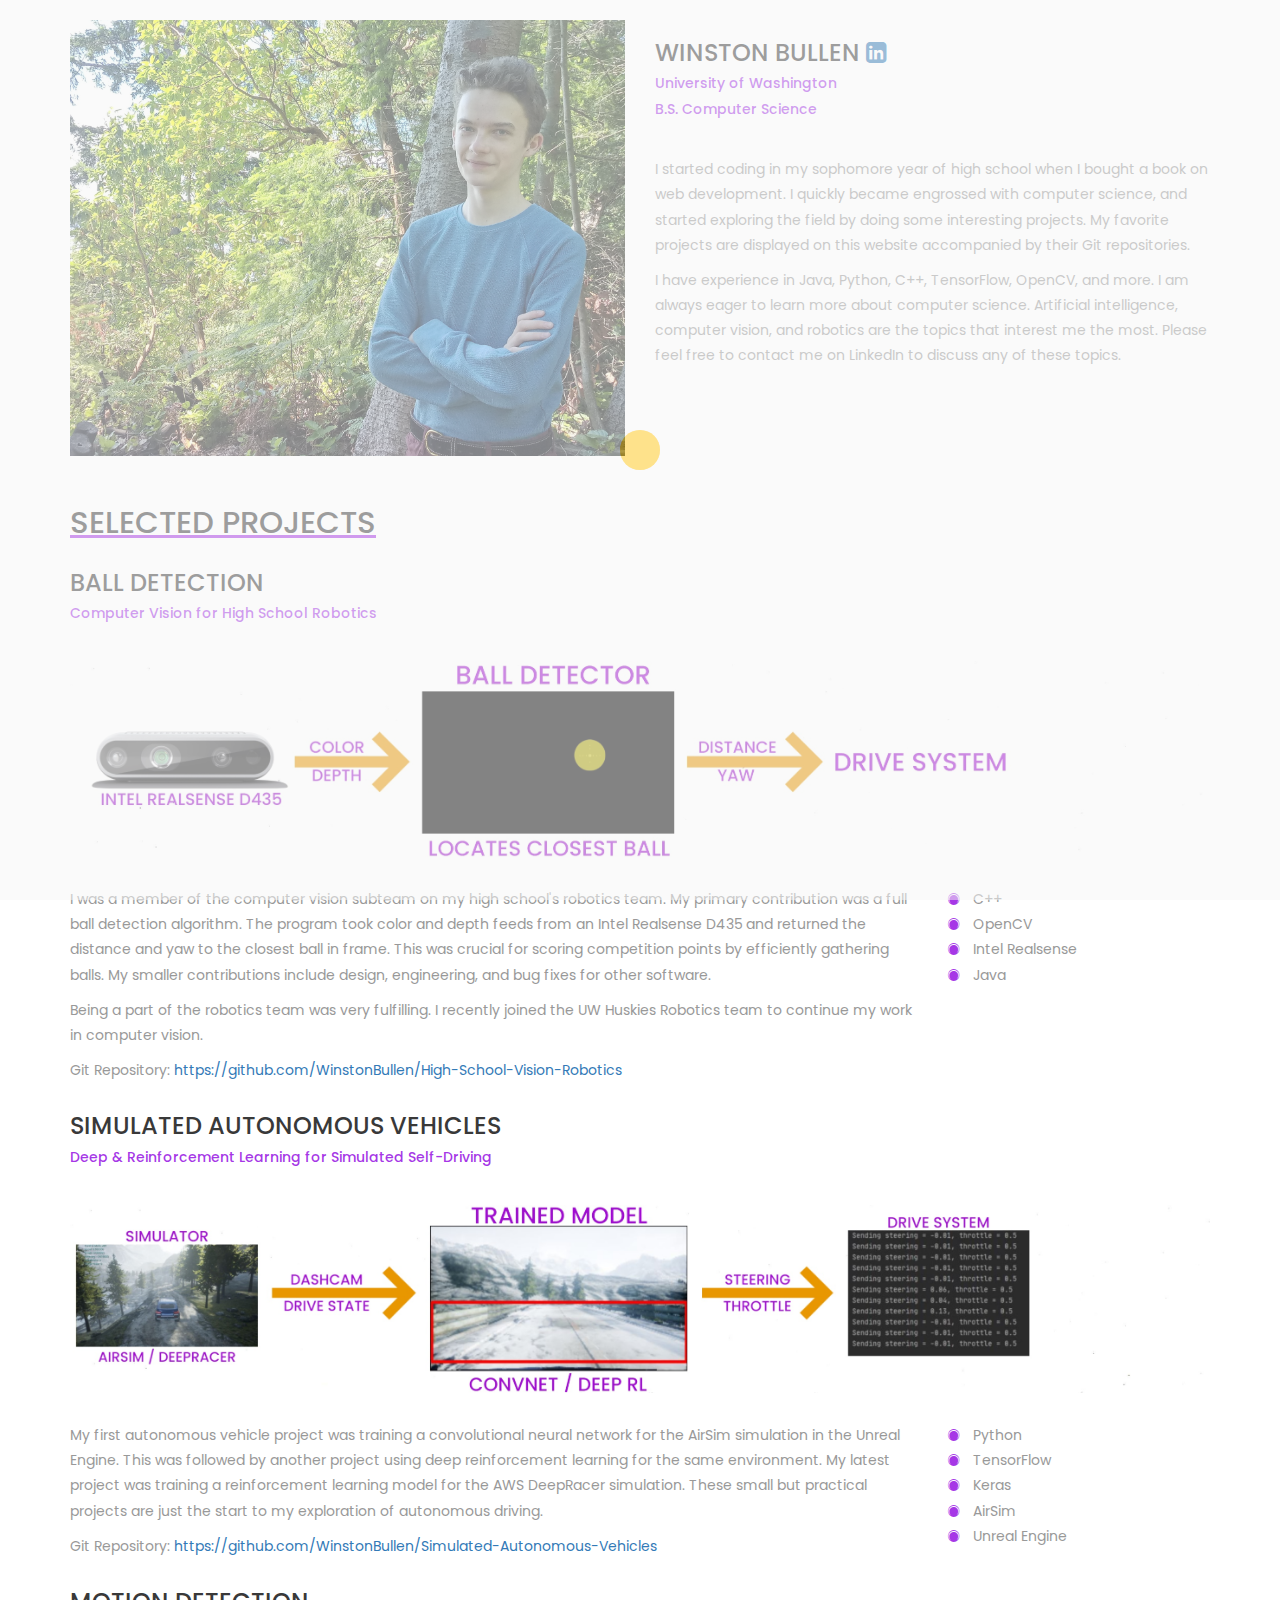
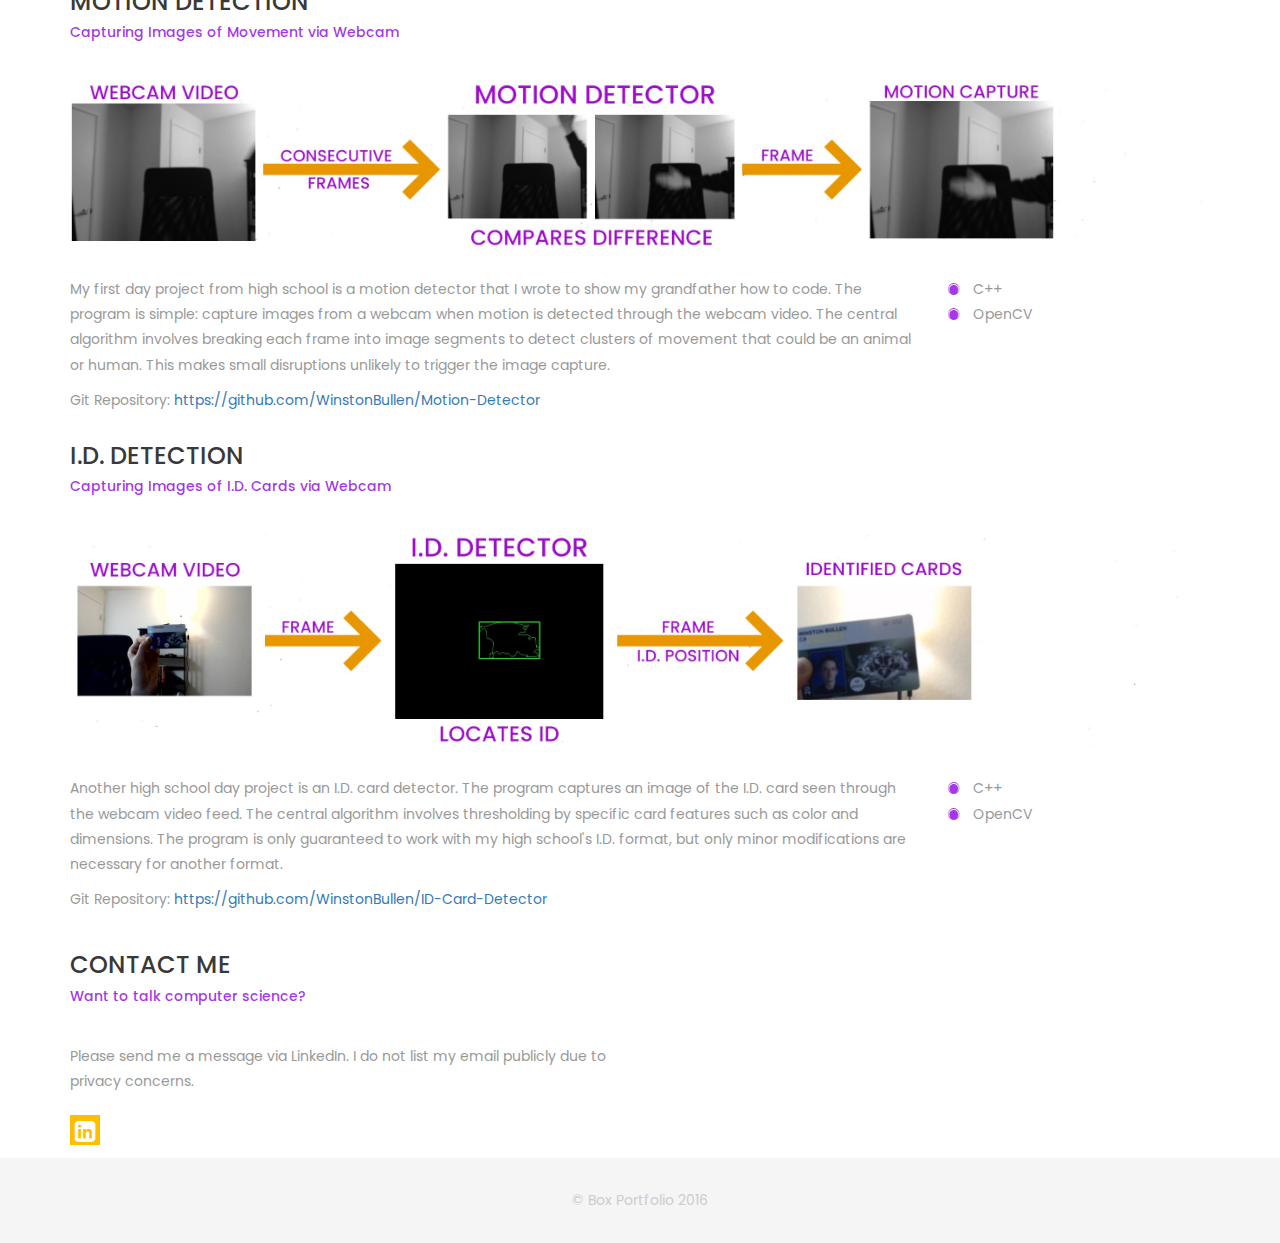
==== commit 87b3c943: "Removed Header" ====
--- a/index.html
+++ b/index.html
@@ -44,24 +44,7 @@
 
     <div class="container-fluid">
         <!-- box header -->
-        
-        
-
-        <!-- box-intro -->
-        <section class="box-intro">
-            <div class="table-cell">
-                <h1 class="box-headline letters rotate-2">
-                    <span class="box-words-wrapper">
-                        <b class="is-visible">winston's </b>
-                        <b> portfolio.</b>
-                    </span>
-		        </h1>
-                <h5>B.S. Computer Science</h5>
-                <h5>University of Washington</h5>
-                <h5><a href='https://www.linkedin.com/in/winstonbullen/'><i style="font-size:24px" class="fa">&#xf08c;</i></a></h5>
-            </div>
-
-            
+         
         </section>
         <!-- end box-intro -->
         <div class="container main-container clearfix"> 
@@ -69,10 +52,11 @@
                 <img src="img/1.jpg" class="img-responsive" alt="" />
             </div>
             <div class="col-md-6">
-               <h3 class="uppercase">About Me </h3>
-               <h5>Winston Bullen</h5>
+               <h3 class="uppercase">Winston Bullen <a href='https://www.linkedin.com/in/winstonbullen/'><i style="font-size:24px" class="fa">&#xf08c;</i></a></h3>
+               <h5>University of Washington</h5>
+               <h5>B.S. Computer Science</h5>
                <div class="h-30"></div>
-                <p>Greetings! My name is Winston and I am pursuing a career in computer science. I started coding in my sophomore year of high school when I bought a book on web development. I quickly became engrossed with computer science, doing some interesting projects to explore the field. My favorite projects are displayed on this website accompanied by their Git repositories. </p>
+                <p>I started coding in my sophomore year of high school when I bought a book on web development. I quickly became engrossed with computer science, and started exploring the field by doing some interesting projects. My favorite projects are displayed on this website accompanied by their Git repositories. </p>
     
                 <p>I have experience in Java, Python, C++, TensorFlow, OpenCV, and more. I am always eager to learn more about computer science. Artificial intelligence, computer vision, and robotics are the topics that interest me the most. Please feel free to contact me on LinkedIn to discuss any of these topics. </p>
                 
@@ -81,14 +65,12 @@
     
             </div>
         </div>
-
-        <div class="mouse">
-            <div class="scroll"></div>
-        </div>
         
         <div class="container main-container">
         
-
+        <div id="projHeader" class="col-md-12">
+            <h3 id="projHeaderText" class="text-uppercase">Selected Projects</h3>
+        </div>
         <div class="col-md-12">
             <h3 class="text-uppercase">Ball Detection</h3>
             <h5>Computer Vision for High School Robotics</h5>
--- a/css/style.css
+++ b/css/style.css
@@ -47,13 +47,19 @@
     padding-right: 0;
 }
 
+#projHeaderText {
+    font-size: 220%;
+    text-decoration: underline;
+    text-decoration-color: rgba(142, 0, 224, 0.8);
+}
+
 .no-padding [class^="col-"] {
     padding-left: 0;
     padding-right: 0;
 }
 
 .main-container {
-    padding: 100px 0;
+    padding: 20px 0 10px;
 }
 
 #contactMe {
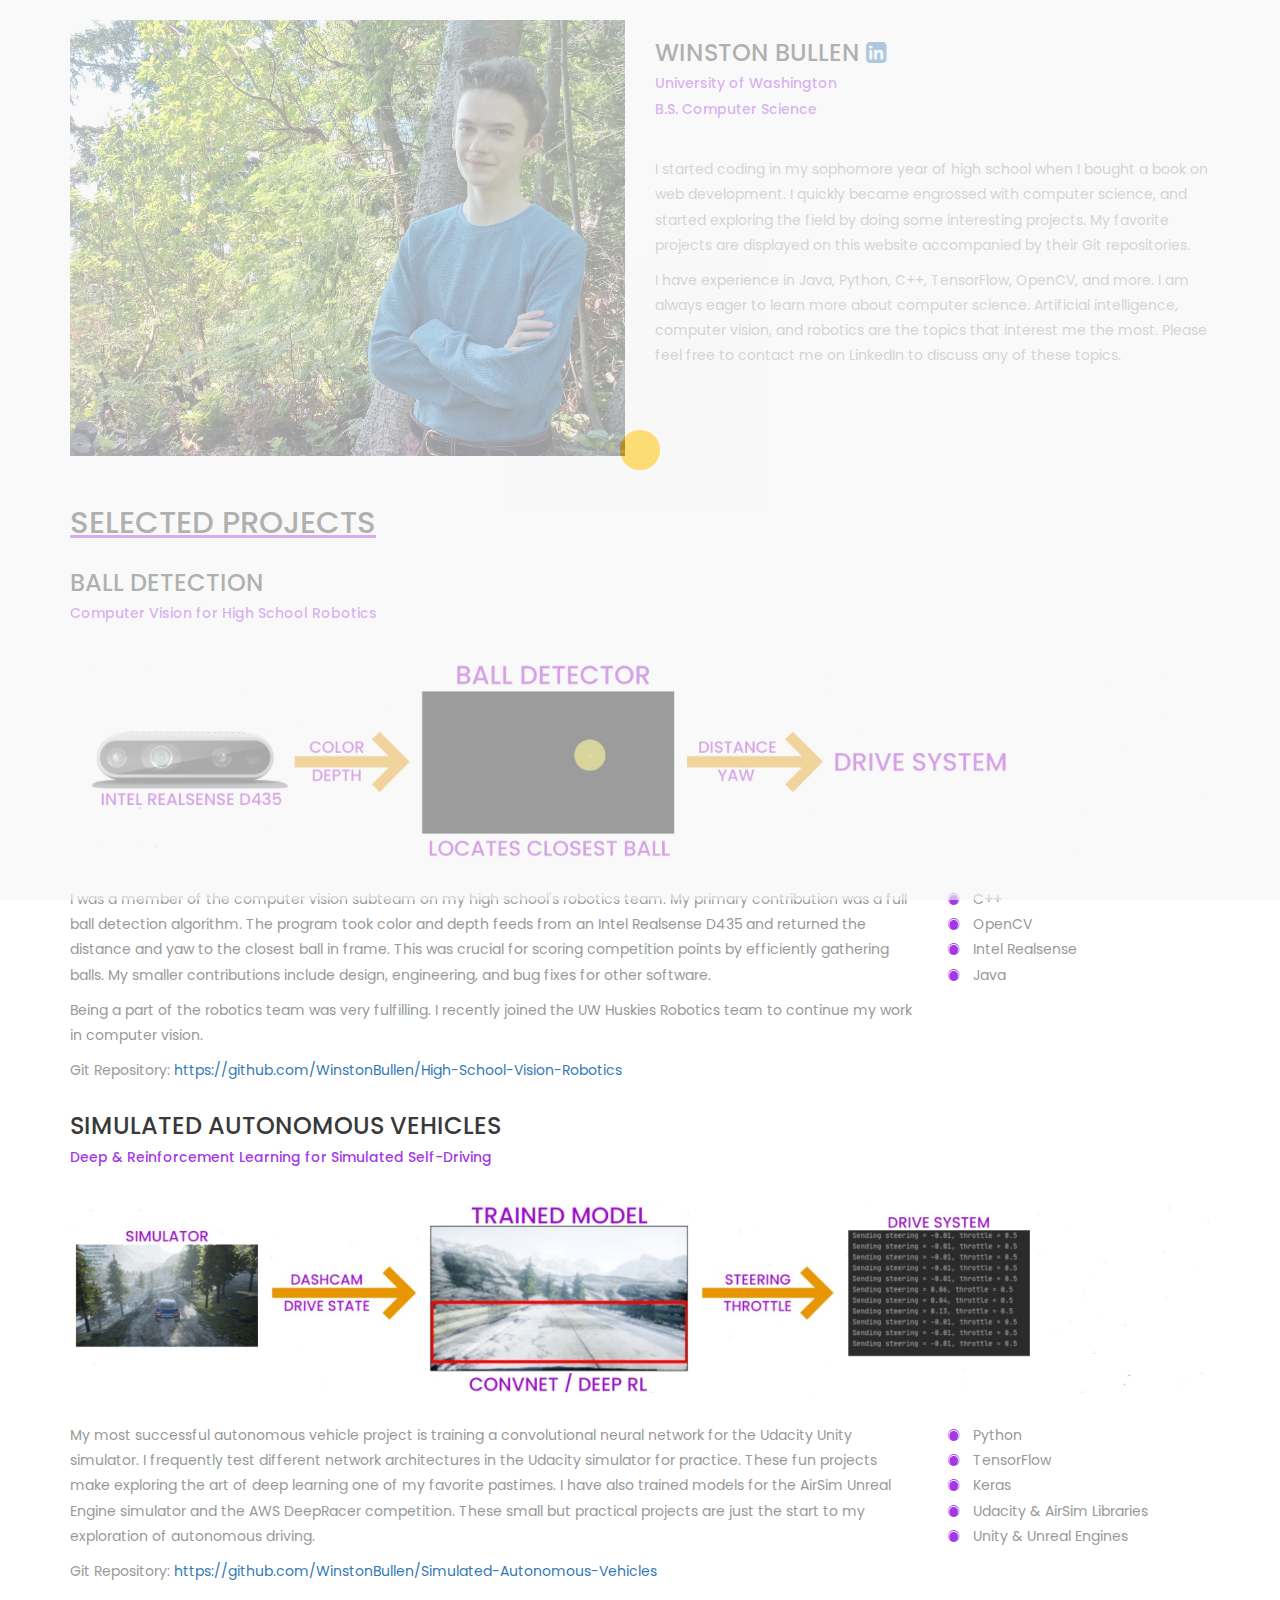
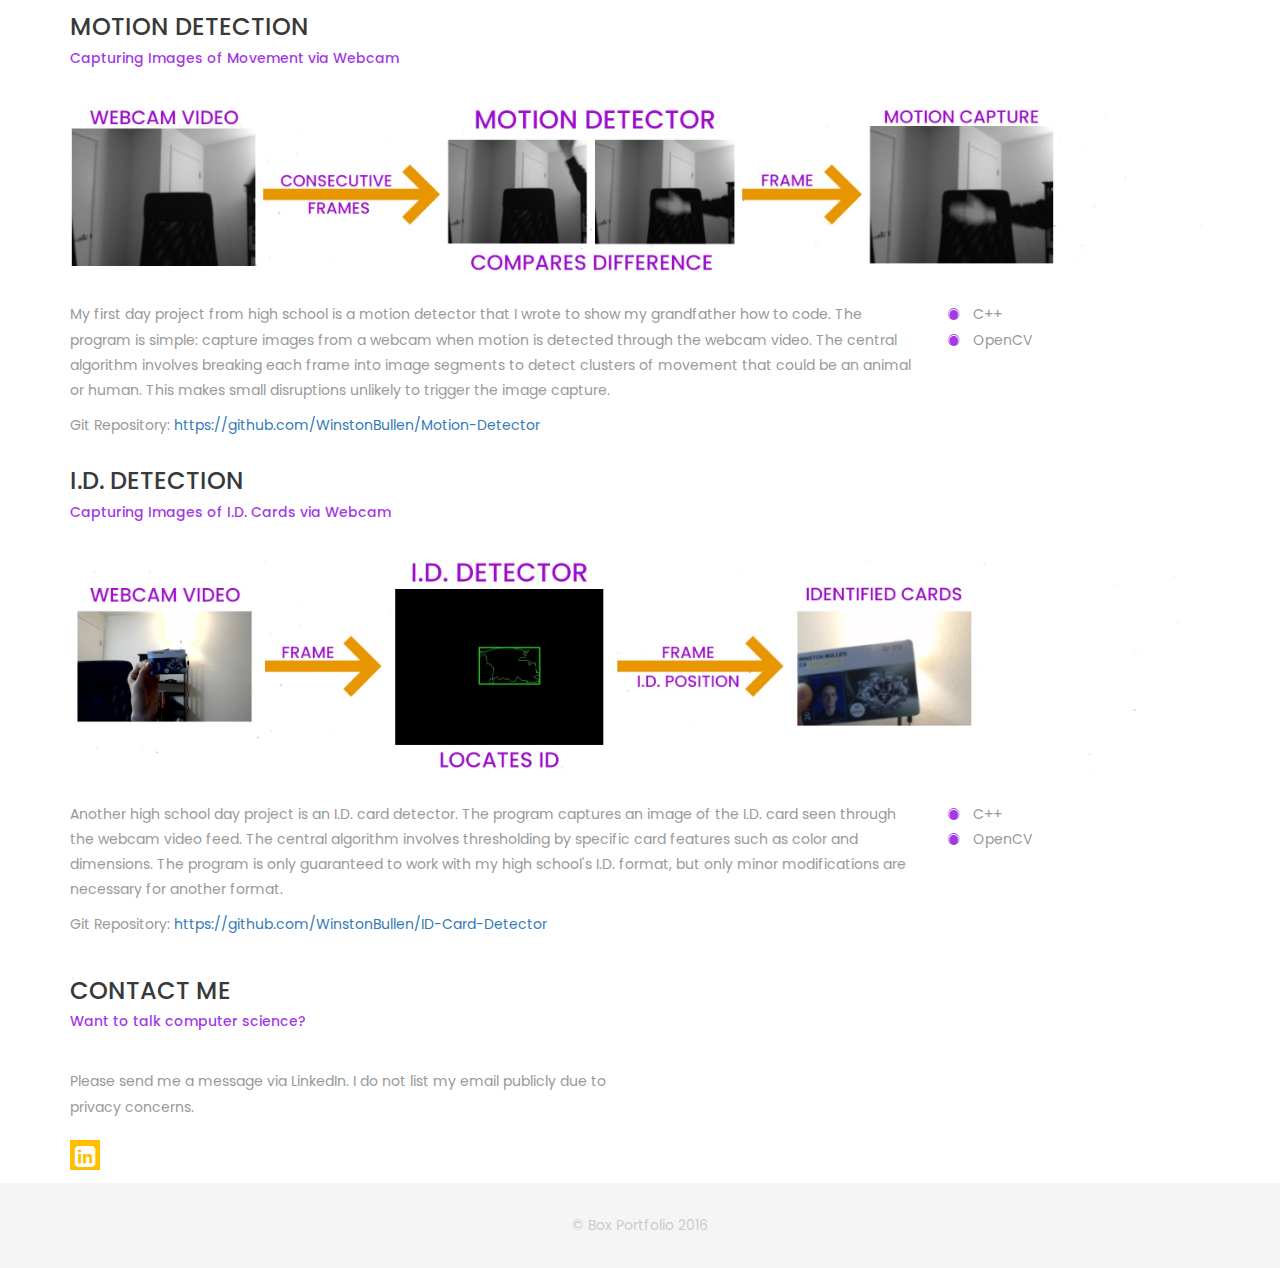
==== commit ef70d0cd: "SIMAV Updates" ====
--- a/index.html
+++ b/index.html
@@ -114,7 +114,7 @@
 
         <div class="col-md-9">
 
-            <p>My first autonomous vehicle project was training a convolutional neural network for the AirSim simulation in the Unreal Engine. This was followed by another project using deep reinforcement learning for the same environment. My latest project was training a reinforcement learning model for the AWS DeepRacer simulation. These small but practical projects are just the start to my exploration of autonomous driving. </p>
+            <p>My most successful autonomous vehicle project is training a convolutional neural network for the Udacity Unity simulator. I frequently test different network architectures in the Udacity simulator for practice. These fun projects make exploring the art of deep learning one of my favorite pastimes. I have also trained models for the AirSim Unreal Engine simulator and the AWS DeepRacer competition. These small but practical projects are just the start to my exploration of autonomous driving. </p>
         
             <p>Git Repository: <a href="https://github.com/WinstonBullen/Simulated-Autonomous-Vehicles">https://github.com/WinstonBullen/Simulated-Autonomous-Vehicles</a></p>
         </div>
@@ -124,8 +124,8 @@
                 <li><i class="ion-ios-circle-filled"></i> Python</li>
                 <li><i class="ion-ios-circle-filled"></i> TensorFlow</li>
                 <li><i class="ion-ios-circle-filled"></i> Keras</li>
-                <li><i class="ion-ios-circle-filled"></i> AirSim</li>
-                <li><i class="ion-ios-circle-filled"></i> Unreal Engine</li>
+                <li><i class="ion-ios-circle-filled"></i> Udacity & AirSim Libraries</li>
+                <li><i class="ion-ios-circle-filled"></i> Unity & Unreal Engines</li>
             </ul>
             <div class="h-10"></div>
         </div>
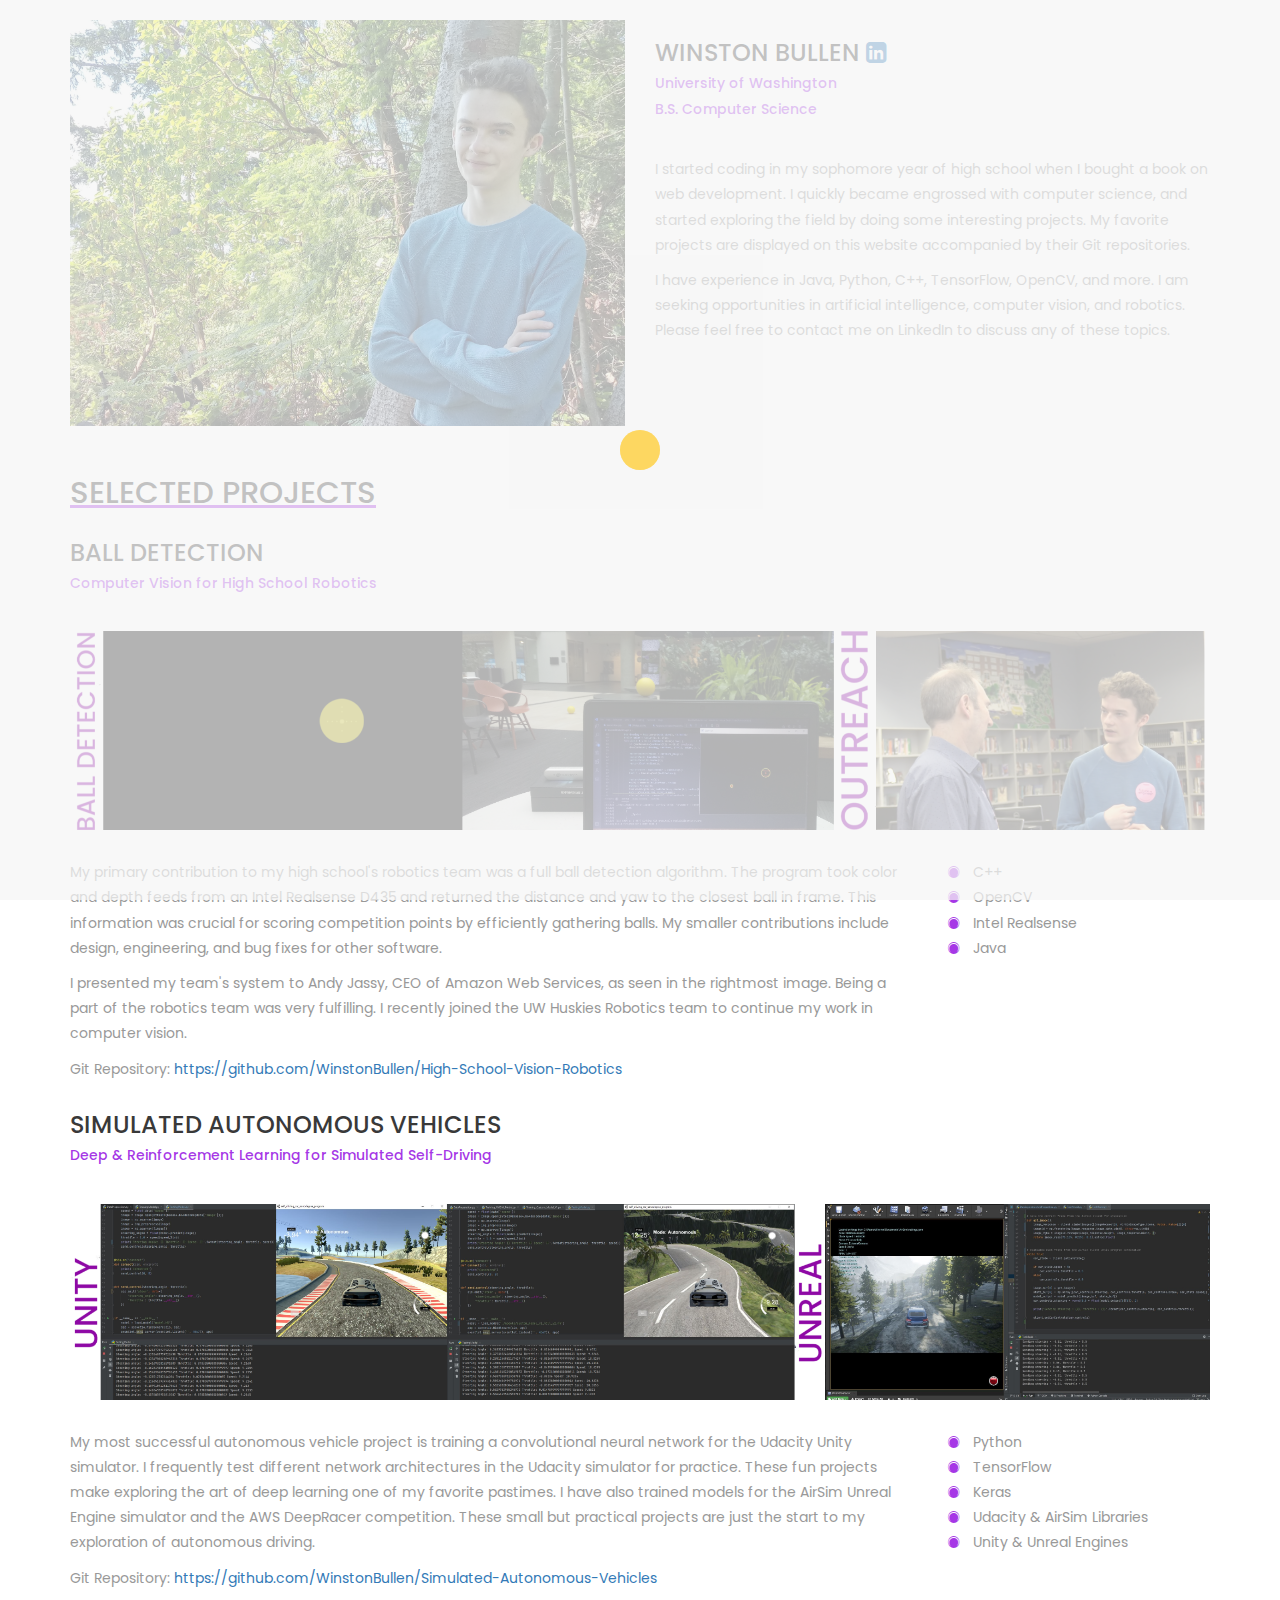
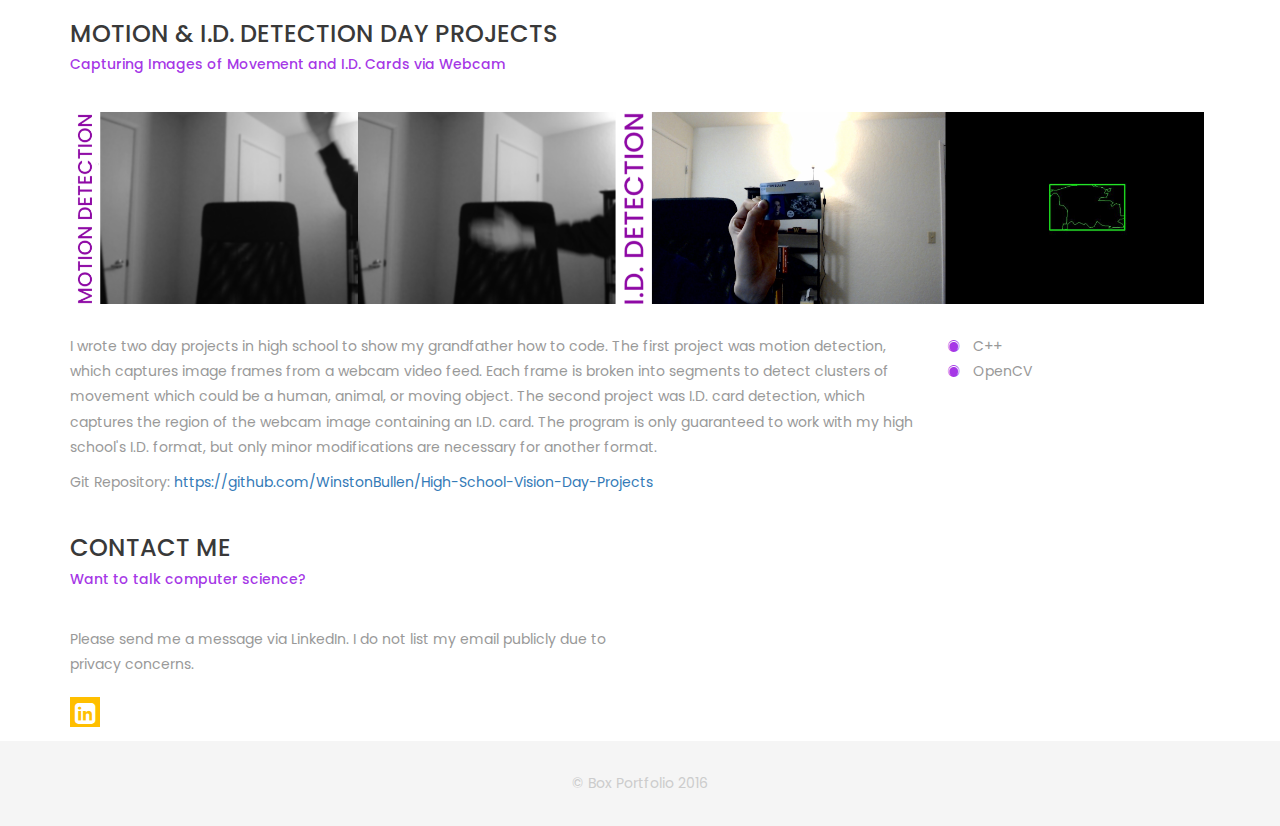
==== commit 2cc225a1: "Changes" ====
--- a/index.html
+++ b/index.html
@@ -58,7 +58,7 @@
                <div class="h-30"></div>
                 <p>I started coding in my sophomore year of high school when I bought a book on web development. I quickly became engrossed with computer science, and started exploring the field by doing some interesting projects. My favorite projects are displayed on this website accompanied by their Git repositories. </p>
     
-                <p>I have experience in Java, Python, C++, TensorFlow, OpenCV, and more. I am always eager to learn more about computer science. Artificial intelligence, computer vision, and robotics are the topics that interest me the most. Please feel free to contact me on LinkedIn to discuss any of these topics. </p>
+                <p>I have experience in Java, Python, C++, TensorFlow, OpenCV, and more. I am seeking opportunities in artificial intelligence, computer vision, and robotics. Please feel free to contact me on LinkedIn to discuss any of these topics. </p>
                 
                 <div class="h-10"></div>
     
@@ -83,9 +83,9 @@
         </div>
 
         <div class="col-md-9">
-            <p>I was a member of the computer vision subteam on my high school's robotics team. My primary contribution was a full ball detection algorithm. The program took color and depth feeds from an Intel Realsense D435 and returned the distance and yaw to the closest ball in frame. This was crucial for scoring competition points by efficiently gathering balls. My smaller contributions include design, engineering, and bug fixes for other software.</p>
-
-            <p>Being a part of the robotics team was very fulfilling. I recently joined the UW Huskies Robotics team to continue my work in computer vision.</p>
+            <p>My primary contribution to my high school's robotics team was a full ball detection algorithm. The program took color and depth feeds from an Intel Realsense D435 and returned the distance and yaw to the closest ball in frame. This information was crucial for scoring competition points by efficiently gathering balls. My smaller contributions include design, engineering, and bug fixes for other software.</p>
+
+            <p>I presented my team's system to Andy Jassy, CEO of Amazon Web Services, as seen in the rightmost image. Being a part of the robotics team was very fulfilling. I recently joined the UW Huskies Robotics team to continue my work in computer vision.</p>
 
             <p>Git Repository: <a href="https://github.com/WinstonBullen/High-School-Vision-Robotics">https://github.com/WinstonBullen/High-School-Vision-Robotics</a></p>
         </div>
@@ -132,8 +132,8 @@
         
 
         <div class="col-md-12">
-            <h3 class="text-uppercase">Motion Detection</h3>
-            <h5>Capturing Images of Movement via Webcam</h5>
+            <h3 class="text-uppercase">Motion & I.D. Detection Day Projects</h3>
+            <h5>Capturing Images of Movement and I.D. Cards via Webcam</h5>
             <div class="h-30"></div>
         </div>
 
@@ -143,9 +143,8 @@
         </div>
 
         <div class="col-md-9">
-            <p>My first day project from high school is a motion detector that I wrote to show my grandfather how to code. The program is simple: capture images from a webcam when motion is detected through the webcam video. The central algorithm involves breaking each frame into image segments to detect clusters of movement that could be an animal or human. This makes small disruptions unlikely to trigger the image capture. </p>
-        
-            <p>Git Repository: <a href="https://github.com/WinstonBullen/Motion-Detector">https://github.com/WinstonBullen/Motion-Detector</a></p>
+            <p>I wrote two day projects in high school to show my grandfather how to code. The first project was motion detection, which captures image frames from a webcam video feed. Each frame is broken into segments to detect clusters of movement which could be a human, animal, or moving object. The second project was I.D. card detection, which captures the region of the webcam image containing an I.D. card. The program is only guaranteed to work with my high school's I.D. format, but only minor modifications are necessary for another format.</p>
+            <p>Git Repository: <a href="https://github.com/WinstonBullen/High-School-Vision-Day-Projects">https://github.com/WinstonBullen/High-School-Vision-Day-Projects</a></p>
         </div>
 
         <div class="col-md-3">
@@ -155,30 +154,7 @@
             </ul>
             <div class="h-10"></div>
         </div>
-        <div class="col-md-12">
-            <h3 class="text-uppercase">I.D. Detection</h3>
-            <h5>Capturing Images of I.D. Cards via Webcam</h5>
-            <div class="h-30"></div>
-        </div>
-
-        <div class="col-md-12">
-            <img src="img/ID.png" alt="" class="img-responsive" />
-            <div class="h-30"></div>
-        </div>
-
-        <div class="col-md-9">
-            <p>Another high school day project is an I.D. card detector. The program captures an image of the I.D. card seen through the webcam video feed. The central algorithm involves thresholding by specific card features such as color and dimensions. The program is only guaranteed to work with my high school's I.D. format, but only minor modifications are necessary for another format. </p>
-        
-            <p>Git Repository: <a href="https://github.com/WinstonBullen/ID-Card-Detector">https://github.com/WinstonBullen/ID-Card-Detector</a></p>
-        </div>
-
-        <div class="col-md-3">
-            <ul class="cat-ul">
-                <li><i class="ion-ios-circle-filled"></i> C++</li>
-                <li><i class="ion-ios-circle-filled"></i> OpenCV</li>
-            </ul>
-            <div class="h-10"></div>
-        </div>
+        
     </div>
 
     </div>
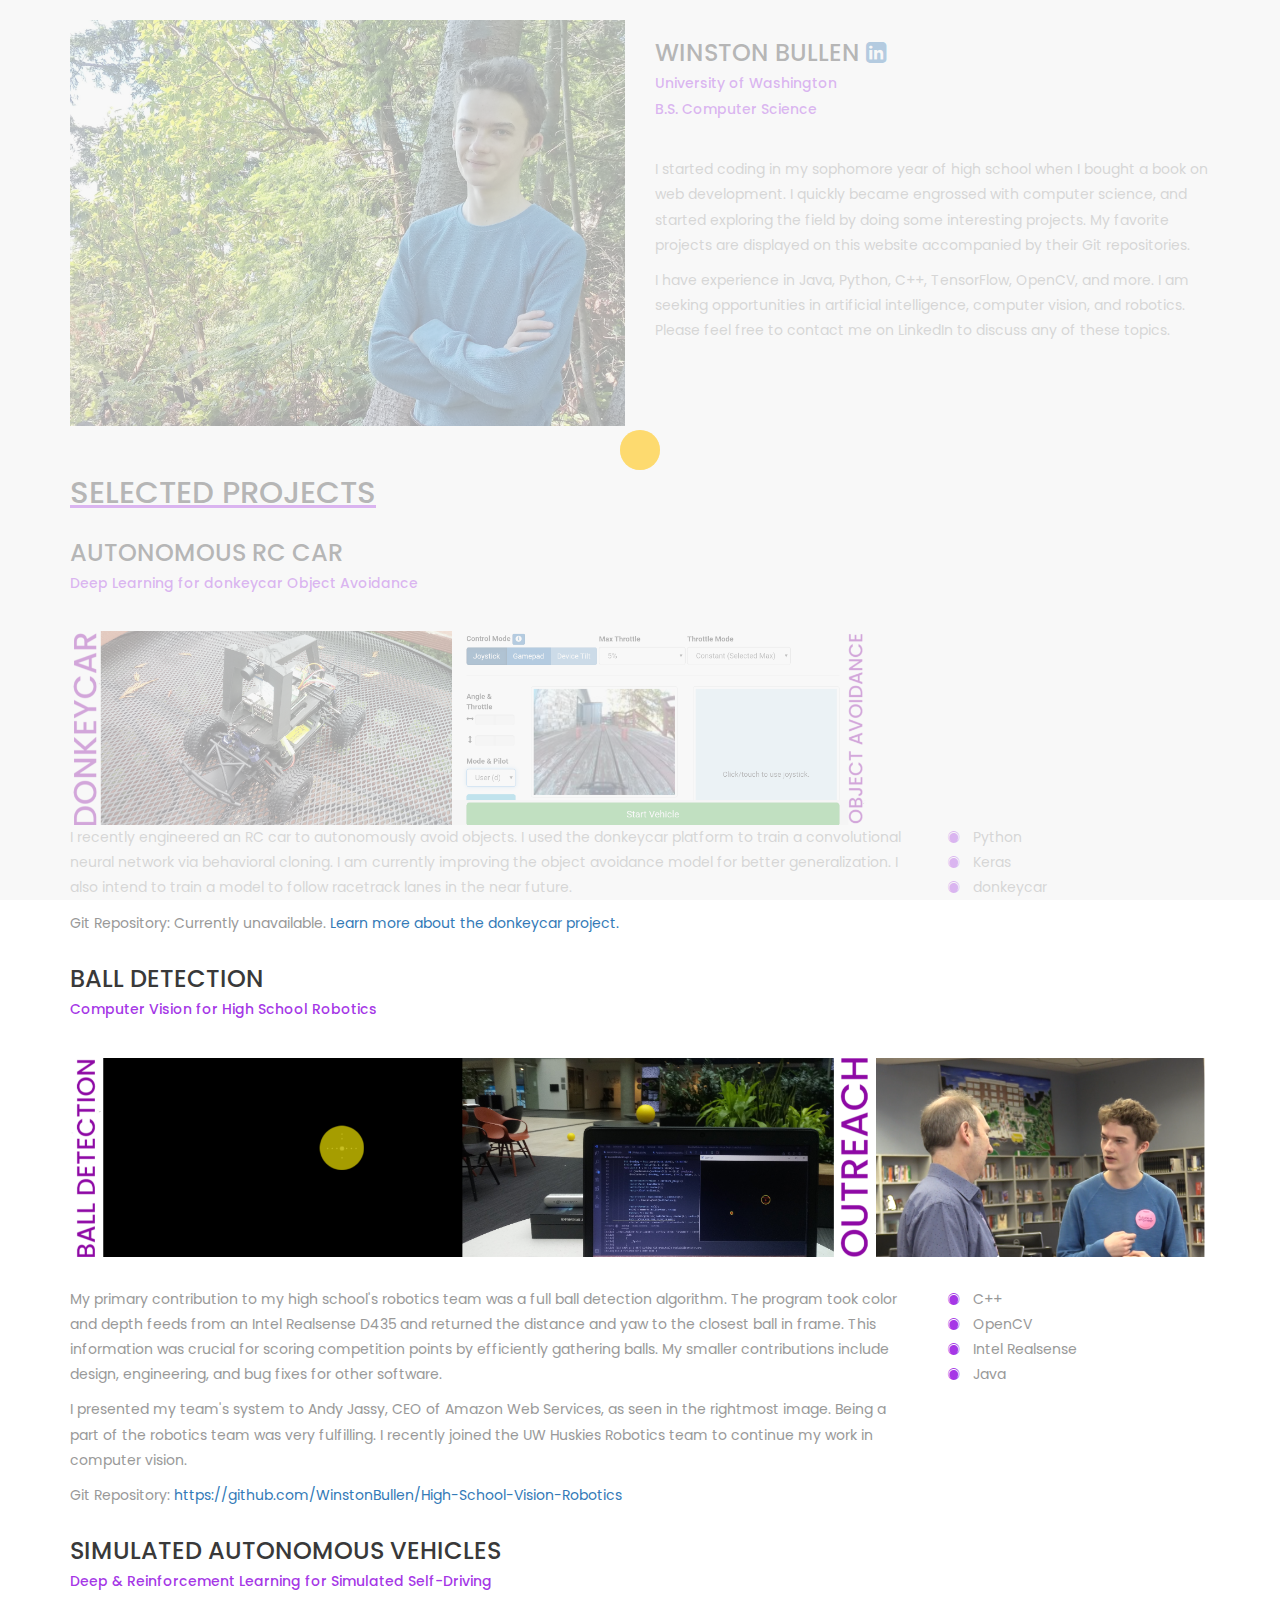
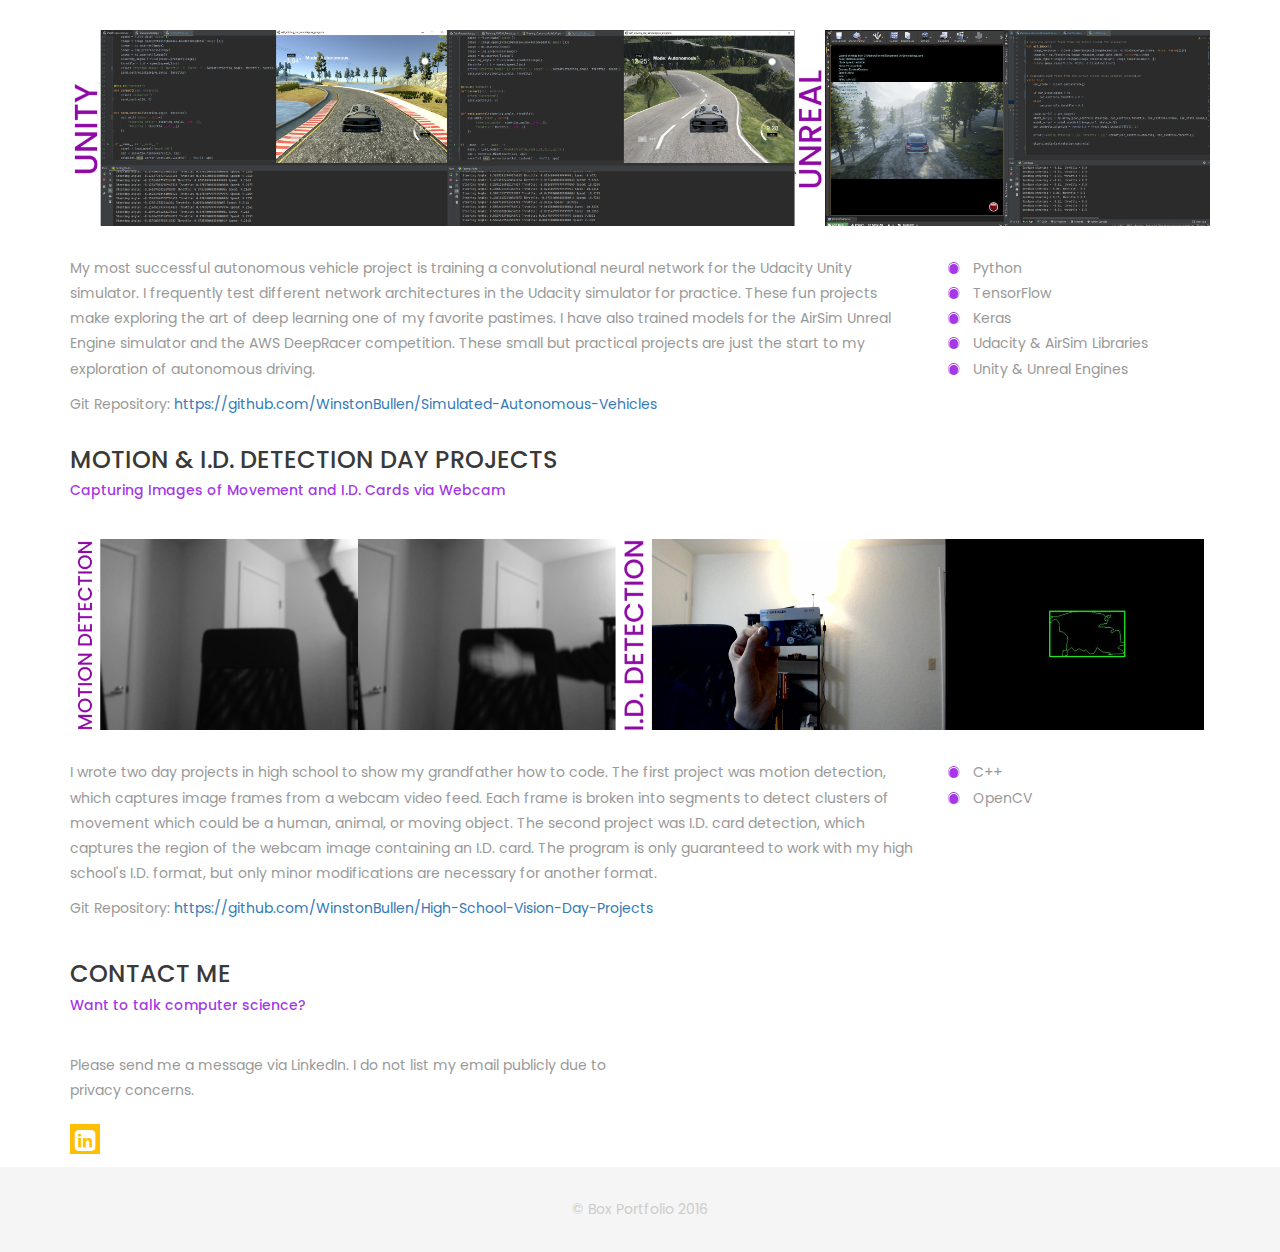
==== commit ed64f10c: "Added OA" ====
--- a/index.html
+++ b/index.html
@@ -72,10 +72,38 @@
             <h3 id="projHeaderText" class="text-uppercase">Selected Projects</h3>
         </div>
         <div class="col-md-12">
+            <h3 class="text-uppercase">Autonomous RC Car</h3>
+            <h5>Deep Learning for donkeycar Object Avoidance</h5>
+            <div class="h-30"></div>
+        </div>
+
+        <div class="col-md-12">
+            <img src="img/OA.png" alt="" id="leftimg" class="img-responsive" />
+            <img src="img/OA.gif" alt="" id="rightimg" class="img-responsive" />
+            <div class="h-30"></div>
+        </div>
+
+        <div class="col-md-9">
+
+            <p>I recently engineered an RC car to autonomously avoid objects. I used the donkeycar platform to train a convolutional neural network via behavioral cloning. I am currently improving the object avoidance model for better generalization. I also intend to train a model to follow racetrack lanes in the near future. </p>
+        
+            <p>Git Repository: Currently unavailable. <a href="http://docs.donkeycar.com/">Learn more about the donkeycar project.</a></p>
+        </div>
+
+        <div class="col-md-3">
+            <ul class="cat-ul">
+                <li><i class="ion-ios-circle-filled"></i> Python</li>
+                <li><i class="ion-ios-circle-filled"></i> Keras</li>
+                <li><i class="ion-ios-circle-filled"></i> donkeycar</li>
+            </ul>
+            <div class="h-10"></div>
+        </div>
+        <div class="col-md-12">
             <h3 class="text-uppercase">Ball Detection</h3>
             <h5>Computer Vision for High School Robotics</h5>
             <div class="h-30"></div>
         </div>
+
 
         <div class="col-md-12">
             <img src="img/HSRobotics.png" alt="" class="img-responsive" />
--- a/css/style.css
+++ b/css/style.css
@@ -1103,6 +1103,15 @@
     font-weight: 500;
 }
 
+#leftimg {
+    width: 70%;
+    float: left;
+}
+
+#rightimg {
+    width: 30%;
+}
+
 .btn-box:hover,
 .btn-box:focus {
     background: #F5B700;
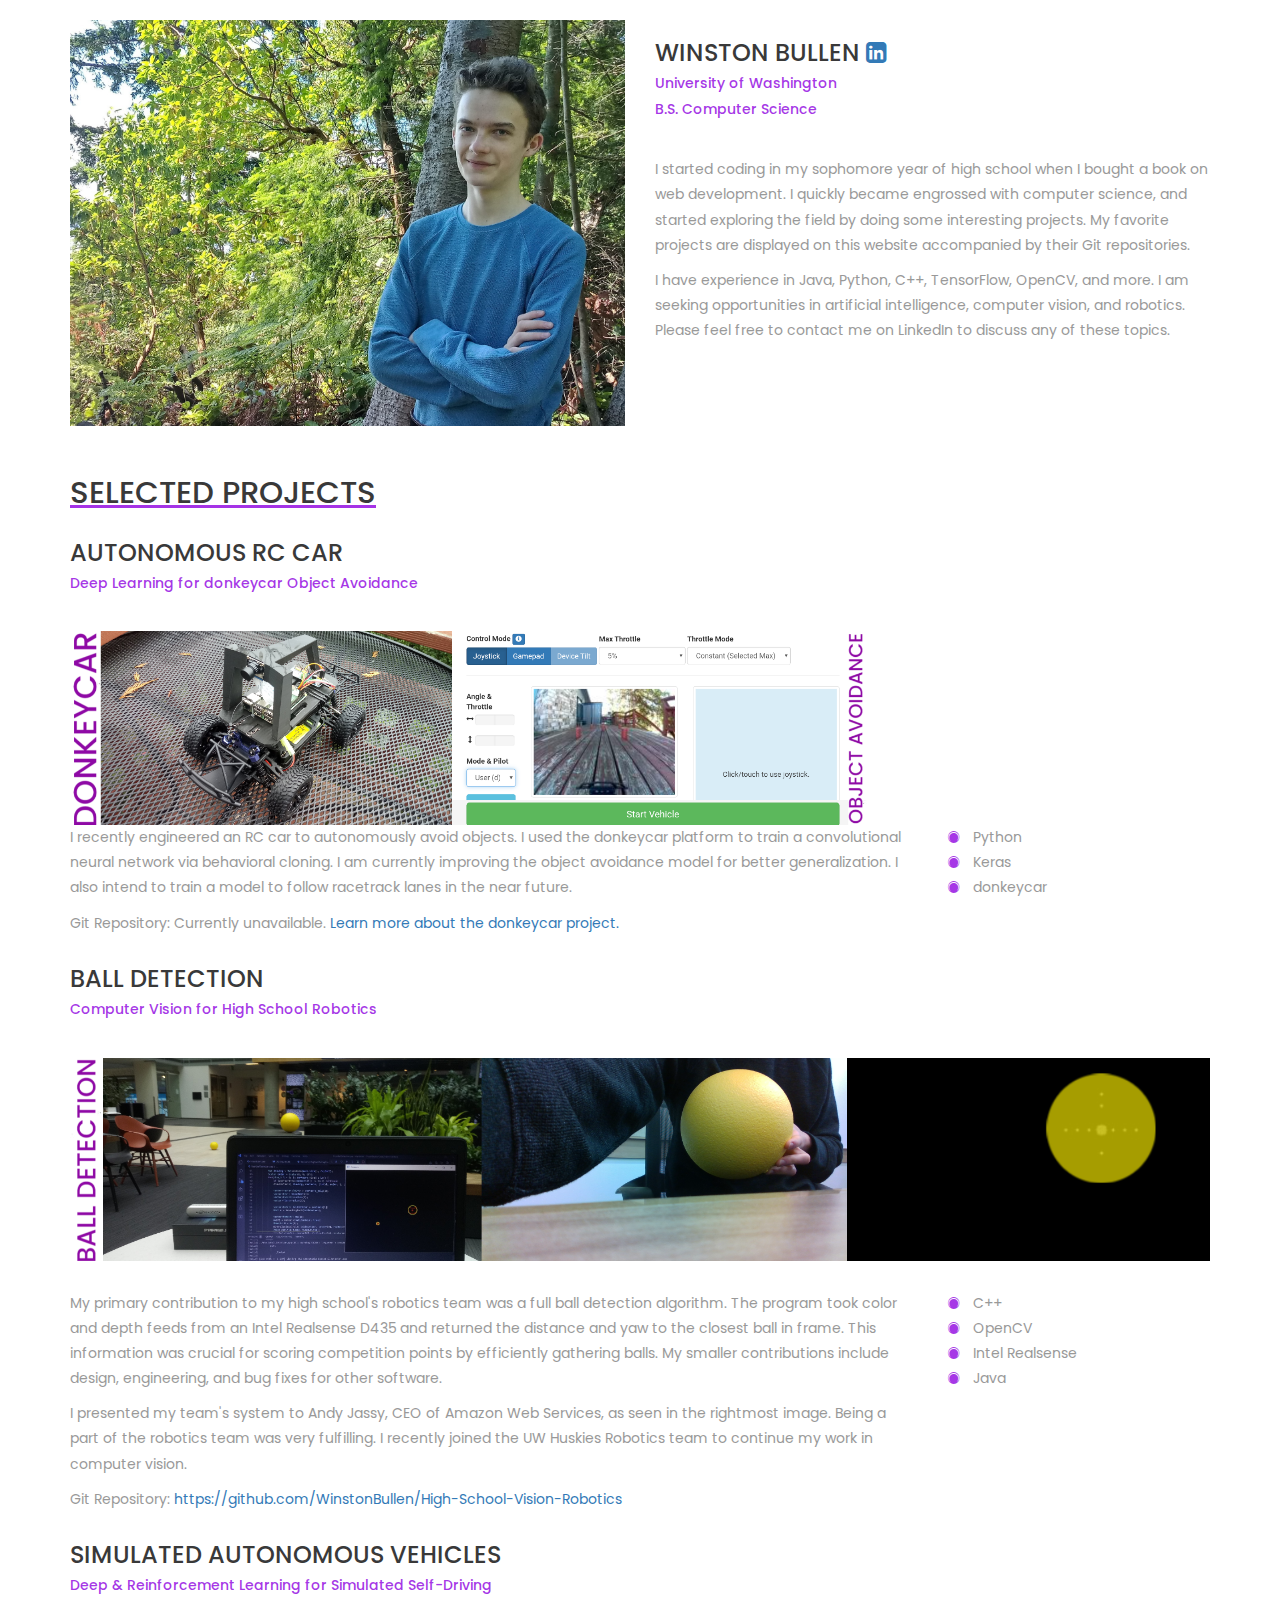
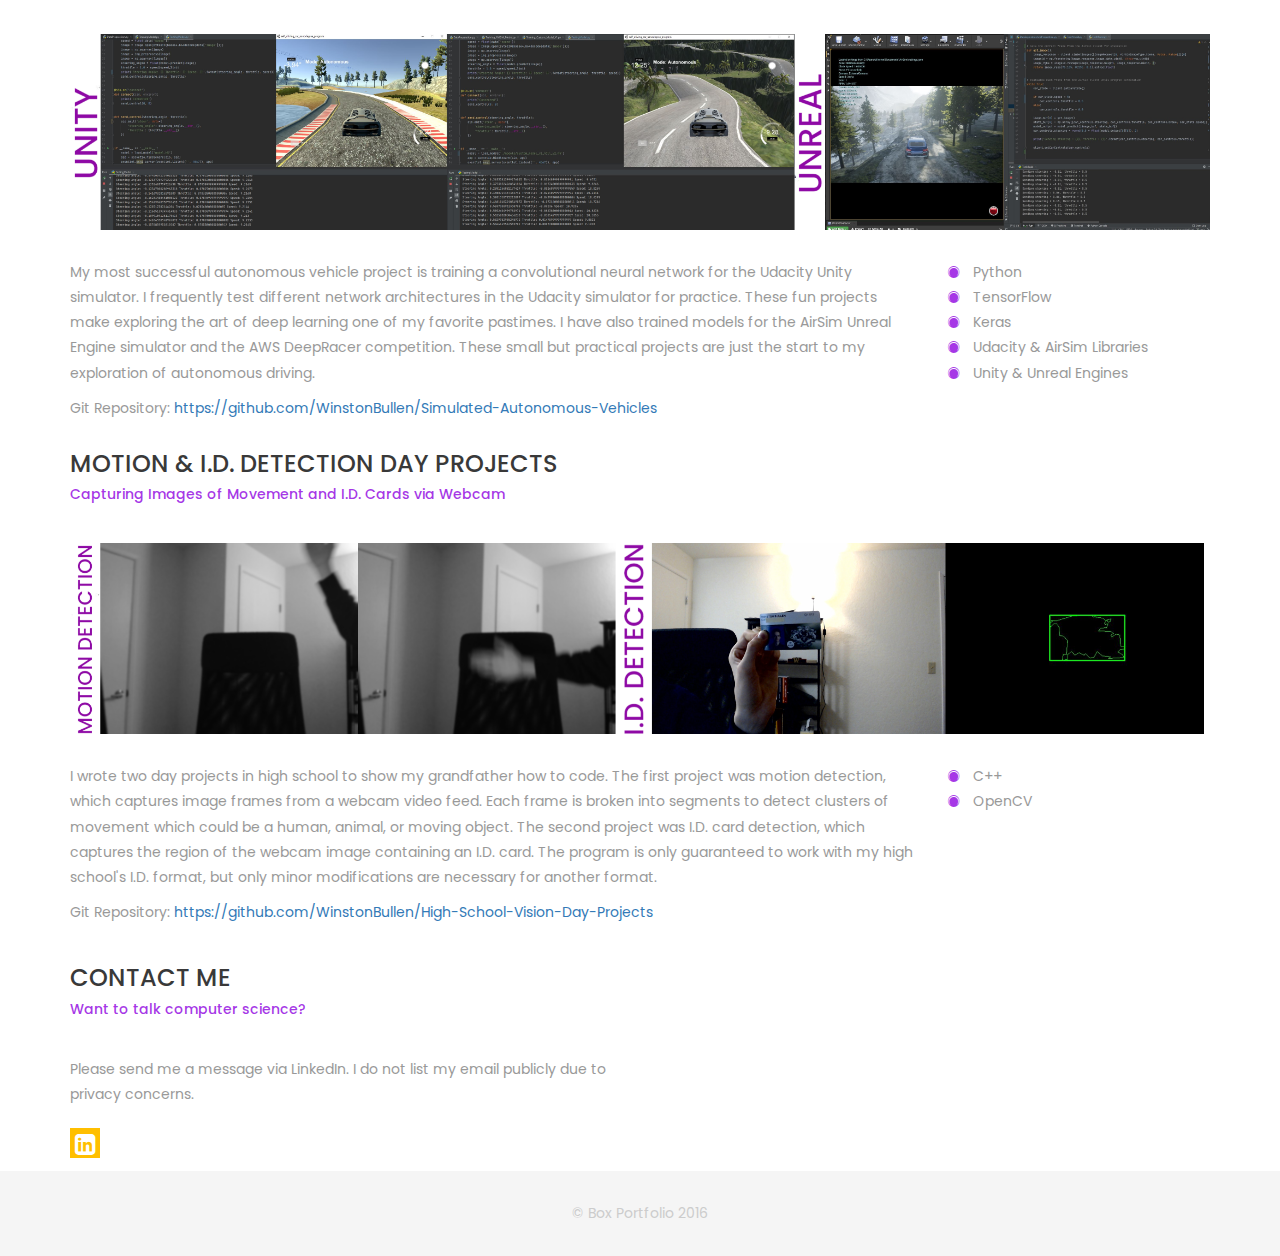
==== commit c28ddef4: "Removed Preload" ====
--- a/index.html
+++ b/index.html
@@ -31,16 +31,7 @@
 
 <body>
 
-    <!-- Preloader -->
-    <div id="preloader">
-        <div class="pre-container">
-            <div class="spinner">
-                <div class="double-bounce1"></div>
-                <div class="double-bounce2"></div>
-            </div>
-        </div>
-    </div>
-    <!-- end Preloader -->
+    
 
     <div class="container-fluid">
         <!-- box header -->
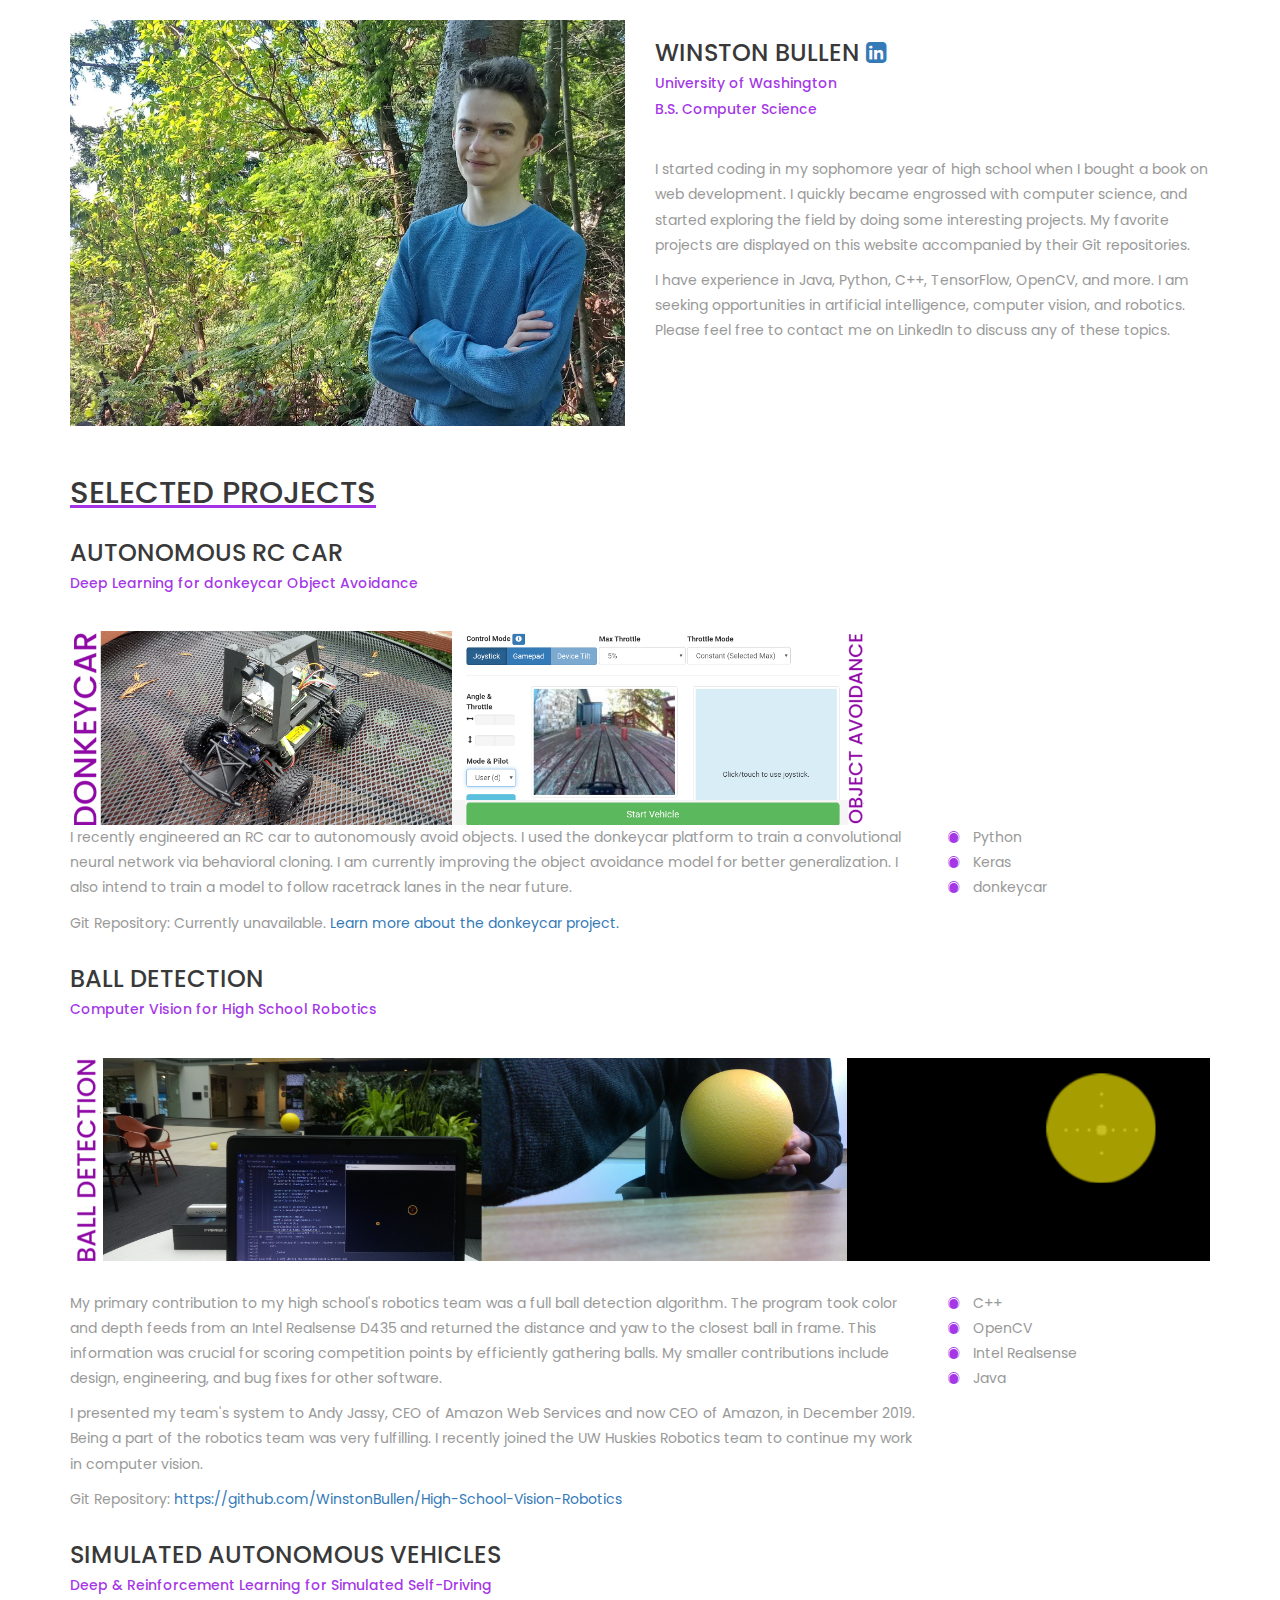
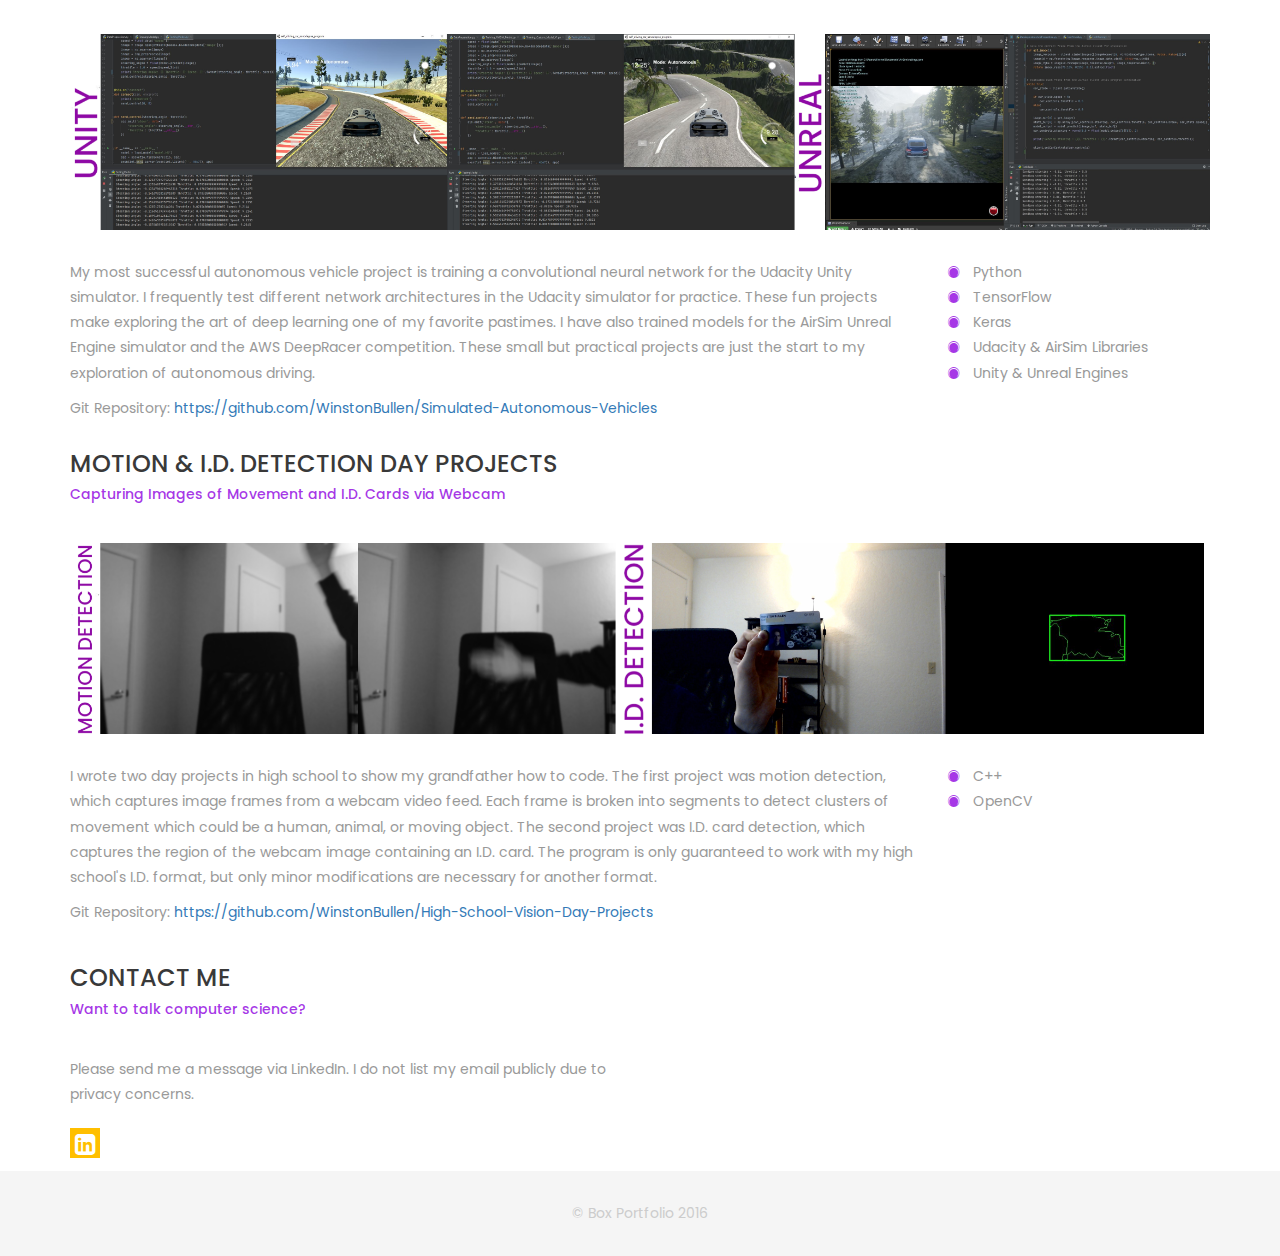
==== commit dede1568: "Revised Paragraphs" ====
--- a/index.html
+++ b/index.html
@@ -104,7 +104,7 @@
         <div class="col-md-9">
             <p>My primary contribution to my high school's robotics team was a full ball detection algorithm. The program took color and depth feeds from an Intel Realsense D435 and returned the distance and yaw to the closest ball in frame. This information was crucial for scoring competition points by efficiently gathering balls. My smaller contributions include design, engineering, and bug fixes for other software.</p>
 
-            <p>I presented my team's system to Andy Jassy, CEO of Amazon Web Services, as seen in the rightmost image. Being a part of the robotics team was very fulfilling. I recently joined the UW Huskies Robotics team to continue my work in computer vision.</p>
+            <p>I presented my team's system to Andy Jassy, CEO of Amazon Web Services and now CEO of Amazon, in December 2019. Being a part of the robotics team was very fulfilling. I recently joined the UW Huskies Robotics team to continue my work in computer vision.</p>
 
             <p>Git Repository: <a href="https://github.com/WinstonBullen/High-School-Vision-Robotics">https://github.com/WinstonBullen/High-School-Vision-Robotics</a></p>
         </div>
